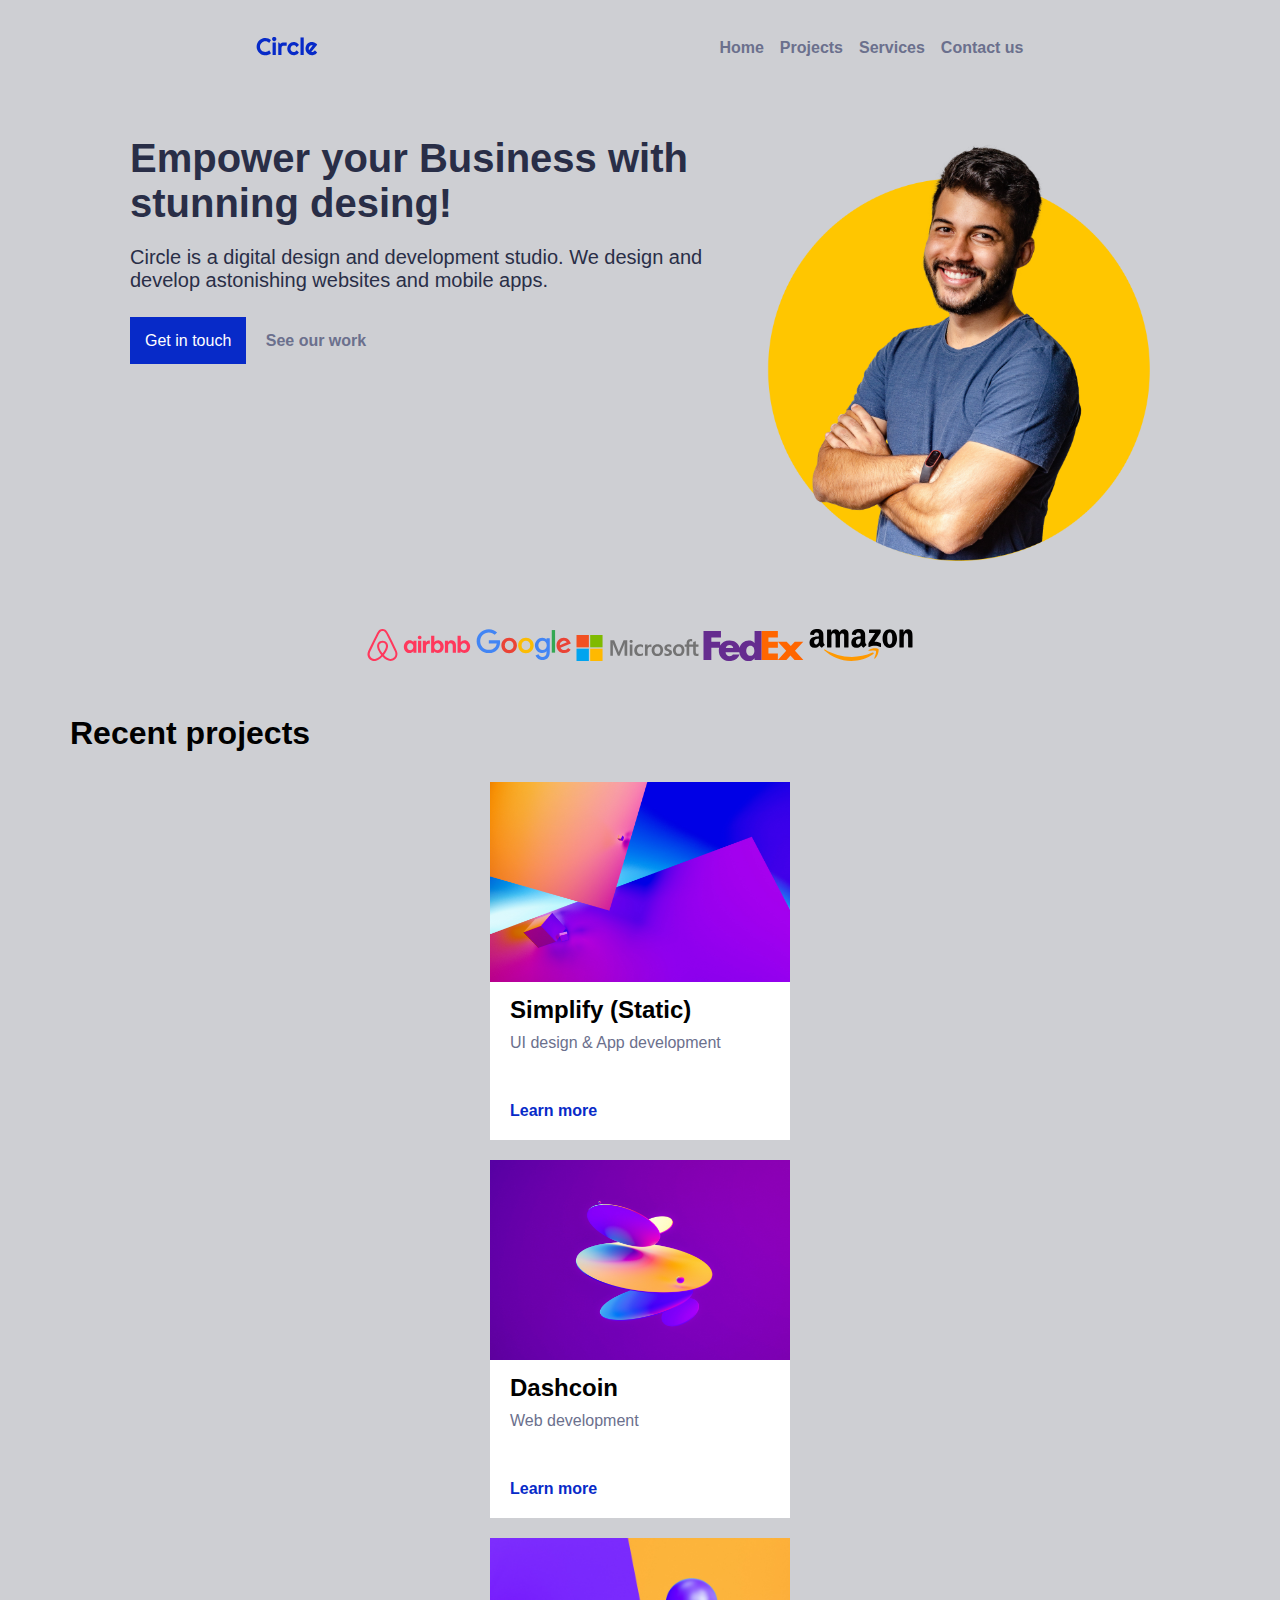
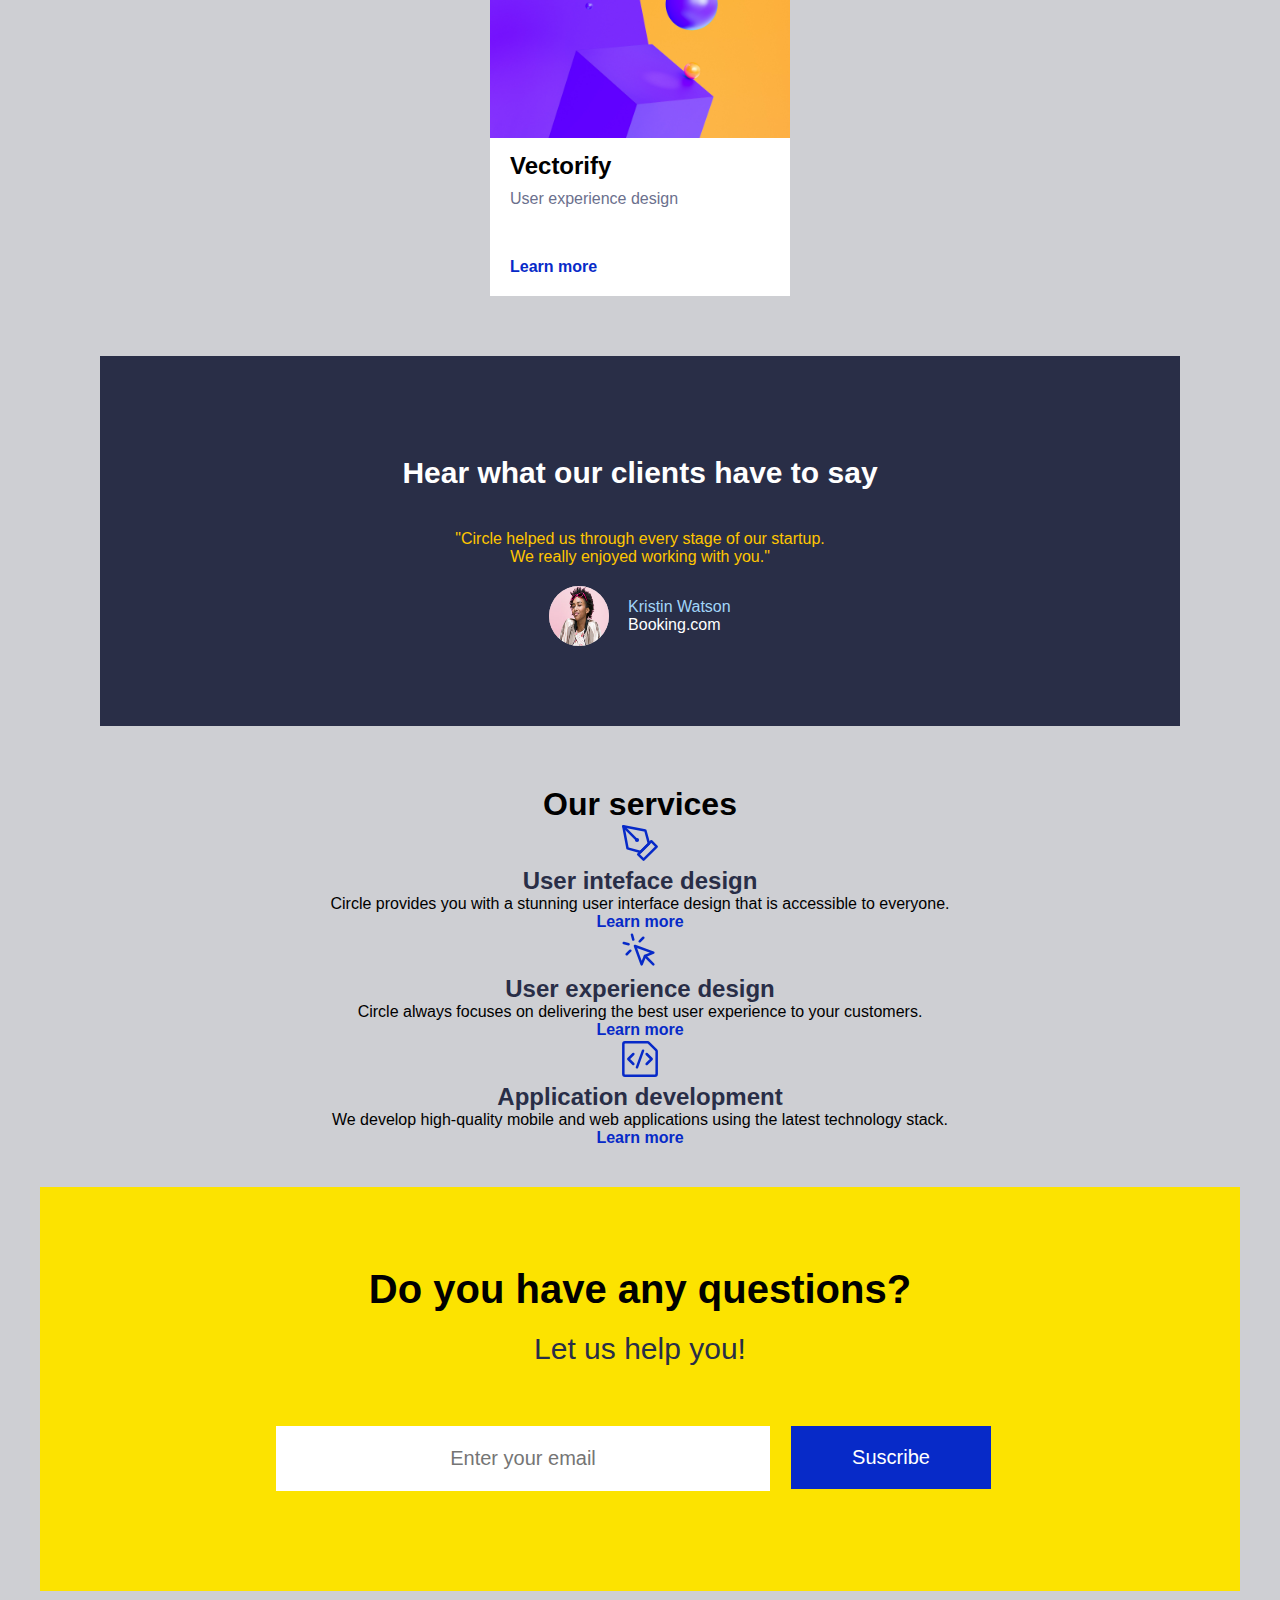
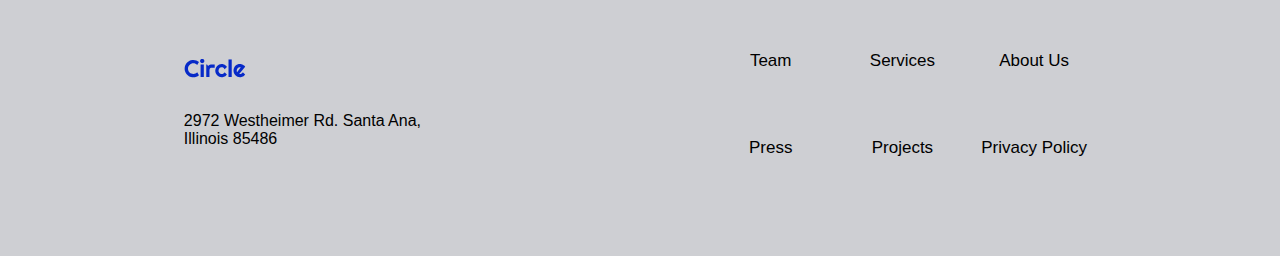
==== index.html @ a4769e9a "S9_ProyectoModulo1_010425" ====
<!DOCTYPE html>
<html lang="en">
<head>
    <meta charset="UTF-8">
    <meta name="viewport" content="width=device-width, initial-scale=1.0">
    <title>Circle</title>
    <link rel="stylesheet" type="text/css" href="./css/style.css">
    <link rel="stylesheet" href="https://cdnjs.cloudflare.com/ajax/libs/font-awesome/6.0.0-beta3/css/all.min.css">
    <link rel="stylesheet" href="/css/components/hamburguer.css">
    <link rel="stylesheet" href="/css/components/hero.css">

</head>

<body>
    <header class="header">
    <input type="checkbox" id="chkToggle" style="display: none;">
    <nav class="navbar">
        
        <a class="logo" href="/">
            <img src="../assets/logos/circle.svg" alt="Circle Logo">
          </a>

        <label class="navbar-toggle" id="js-navbar-toggle" for="chkToggle">
          <i class="fa fa-bars burger"></i>
          
        </label>
       
        
        <ul class="main-nav" >
          <li>
            <a class="nav-links menu-selected" href="/">Home</a>
          </li>
          <li>
            <a class="nav-links menu-selected" href="/#projects">Projects</a>
          </li>
          <li>
            <a class="nav-links menu-selected" href="/#services">Services</a>
          </li>
          <li><a class="btn2 capitalize" href="/pages/contact.html" id="menuBtnBurguer" style="display: inline;">Contact us</a></li>
          
        </ul>
    </nav>
        <a class="btn capitalize" href="/pages/contact.html" id="menuBtnDesktop" style="display: none;">Contact us</a>
</header>
        

  <section class="hero">
    <div class="hero-content">
        <h1 class="capitalize">Empower your Business with stunning desing!</h1>
        <h3>Circle is a digital design and development studio. We design and
            develop astonishing websites and mobile apps.</h3>
        <div class="hero-content-buttons">
            <a class="btn" href="#newsletter">Get in touch</a>
            <a href="#projects">See our work</a>
        </div>
    </div>
    <div class="hero-images">
        <img class="img-hero" src="./assets/hero/hero-image.png" alt="Hero image">
        <img class="img-card" src="./assets/hero/card-1.png" alt="Choose your credit card">
        <img class="img-card img-card-botton" src="./assets/hero/card-2.png" alt="Project has been accepted card">
    </div>

  </section>



<!-- CLIENTES -->

<section class="clients">
  <a href="https://www.airbnb.com" target="_blank">
      <img class="img-client" src="./assets/logos/airbnb-logo.svg" alt="airbnb logo">
  </a>
  <a href="https://www.google.com" target="_blank">
      <img class="img-client" src="/assets/logos/google-logo.svg" alt="Google logo">
  </a>
  <a href="https://www.microsoft.com" target="_blank">
      <img class="img-client" src="./assets/logos/microsoft-logo.svg" alt="Microsoft logo">
  </a>
  <a href="https://www.fedex.com" target="_blank">
      <img class="img-client" src="./assets/logos/fedex-logo.svg" alt="FedEx logo">
  </a>
  <a href="https://www.amazon.com" target="_blank">
      <img class="img-client" src="./assets/logos/amazon-logo.svg" alt="amazon logo">
  </a>
</section>


<!-- PROYECTOS -->

<section id="projects" class="recent-projects">
  <h2 class="capitalize">Recent projects</h2>
  <div class="projects-container">
      <article class="project-card">
          <a class='project-wrapper' href='./pages/projects1.html'>
              <img class="img-project" src="./assets/projects-section/1.jpg" alt="Project 1">
              <div class="project-inner-card">
                  <h4 class="project-title">Simplify (Static)</h4>
                  <p class="project-description capitalize">UI design & App development</p>
                  <a class='learn-more' href="pages/projects1.html">Learn more</a>
              </div>
          </a>
      </article>

      <article class="project-card">
          <a class='project-wrapper' href='./pages/projects2.html'>
            <img class="img-project" src="./assets/projects-section/2.jpg" alt="Dashcoin">
              <div class="project-inner-card">
                  <h4 class="project-title">Dashcoin</h4>
                  <p class="project-description capitalize">Web development</p>
                  <a class='learn-more' href='./pages/projects2.html'>Learn more</a>
              </div>
          </a>
      </article>

      <article class="project-card">
          <a class='project-wrapper' href='/pages/projects3.html'>
              <img class="img-project" src="./assets/projects-section/3.jpg" alt="Project 3">
              <div class="project-inner-card">
                  <h4 class="project-title">Vectorify</h4>
                  <p class="project-description capitalize">User experience design</p>
                  <a class='learn-more' href='/pages/projects?id=3'>Learn more</a>
              </div>
          </a>
      </article>
  </div>
</section>

<!-- TESTIMONIOS -->

<section class="testimonial">
    <div class="testimonial-memojis">
        <img class="testimonial-memoji1" src="./assets/testimonial/memoji-1.png" alt="Memoji 1">
        <img class="testimonial-memoji2" src="./assets/testimonial/memoji-2.png" alt="Memoji 2">
        <img class="testimonial-memoji3" src="./assets/testimonial/memoji-3.png" alt="Memoji 3">
        <img class="testimonial-memoji4" src="./assets/testimonial/memoji-4.png" alt="Memoji 4">
    </div>
    <div class="testimonial-text">
        <h3 class="capitalize">Hear what our clients have to say</h3>
        <p>
            "Circle helped us through every stage of our startup.
            <br>
            We really enjoyed working with you."
        </p>
    </div>
    <div class="testimonial-profile">
        <img class="testimonial-profile-img" src="./assets/testimonial/profile.png" alt="Kristin Watson profile image">
        <div class="testimonial-profile-info">
            <p class="name">Kristin Watson</p>
            <p class="origin">Booking.com</p>
        </div>
    </div>
</section>


<!-- SERVICIOS -->

<section id="services" class="services">
    <h2 class="capitalize">Our services</h2>
    <div class="services-container">
        <article class="services-card">
            <div class="img-services">
                <img src="./assets/services/1.svg" alt="User inteface design icon">
            </div>
            <h4 class="capitalize">User inteface design</h4>
            <p>Circle provides you with a stunning user interface design that is accessible to everyone.</p>
            <a class="learn-more" href="#">Learn more</a>
        </article>
        <article class="services-card">
            <div class="img-services">
                <img src="./assets/services/2.svg" alt="User experience design icon">
            </div>
            <h4 class="capitalize">User experience design</h4>
            <p>Circle always focuses on delivering the best user experience to your customers.</p>
            <a class="learn-more" href="#">Learn more</a>
        </article>
        <article class="services-card">
            <div class="img-services">
                <img src="./assets/services/3.svg" alt="Application development icon">
            </div>
            <h4 class="capitalize">Application development</h4>
            <p>We develop high-quality mobile and web applications using the latest technology stack.</p>
            <a class="learn-more" href="#">Learn more</a>
        </article>
    </div>
</section>


<!-- NEWSLETTER -->

<newsletter-component id="newsletter">
       
    <section class="newsletter">
<h2>Do you have any questions?</h2>
<h3>Let us help you!</h3>
<form action="">
    <input id="email" name="email" type="email" placeholder="Enter your email">
    <a class="newsletter-suscribe" href="/pages/contact">
        <input type="button" value="Suscribe">
    </a>
</form>
</section></newsletter-component>



<!-- FOOTER -->

<footer-component>

<footer class="footer">
<div class="address-info">
    <a class="address-info-logo" href="/">
        <img src="../assets/logos/circle.svg" alt="Circle Logo">
    </a>
    <p>
        2972 Westheimer Rd. Santa Ana,
        <br>
        Illinois 85486
    </p>

</div>
<ul class="sitemap">
    <li><a href="#">Team</a></li>
    <li><a href="#">Services</a></li>
    <li><a href="#">About Us</a></li>
    <li><a href="#">Press</a></li>
    <li><a href="#">Projects</a></li>
    <li><a href="#">Privacy Policy</a></li>
</ul>
</footer></footer-component>

</body>
</html>
---- css/style.css ----
:root {
    --Primary: #072ac8;
    --PrimaryLight: #a2d6f9;
    --PrimaryLighter: #d1edff;
    --SecondaryLight: #fce300;
    --SecondaryDark: #ffc600;
    --NeutralLight: #f4f6fc;
    --NeutralMedium: #6b708d;
    --NeutralDark: #292e47;
    --Wrong: #b33a3a;
    --Right: #28a428;
    --White: #fff;
    --Black: #000;
    --Background: #cecfd3;
  }
  
  html,
  body {
    text-align: center;
  }
  
  * {
    margin: 0 auto;
    padding: 0;
    background: var(--Background);
    font-family: "Roboto", sans-serif;
    max-width: 1200px;
  }



a {
  text-decoration: none;
  color: var(--NeutralMedium);
  font-weight: bold;
}

h1 {
  font-size: 40px;
  font-weight: 700;
  margin-bottom: 20px;
  color: var(--NeutralDark);
}

h2 {
  font-size: 32px;
}

h3 {
  font-size: 20px;
  color: var(--NeutralDark);
  font-weight: normal;
  margin-bottom: 40px;
}

h4 {
  font-size: 24px;
  color: var(--NeutralDark);
}


        /*HEro*/


 .hero-content {
 text-align: left;
 margin-bottom: 50px;
}
                    
.hero-content div.hero-content-buttons {
 margin: 0;
}
                    
.hero {
 margin: 60px auto;
 max-width: 85%;
 display: flex;
}
                    
.hero-content-buttons a:hover {
 color: var(--Primary);
 text-decoration: underline;
}
                    
.hero-content a.btn:hover {
color: var(--SecondaryDark);
text-decoration: none;
}
                    
.btn {
background-color: var(--Primary);	
color: var(--White);
display: inline;
margin-top: 30px;
}
                    
.btn a {
 background-color: var(--Primary);
 color: var(--White);
 padding: 15px;
 font-weight: normal;
}
                    
.hero div.hero-content-buttons a {
padding: 15px;
}
                    
.hero div.hero-content-buttons a.btn {
 font-weight: normal;
}
                    
.hero-images {
 position: relative;
}
                    
.img-hero {
 width: 600px;
 max-width: 100%;
}
                    
.img-card {
 max-width: 250px;
 position: absolute;
 top: 0%;
 left: -15%;
 background-color: rgba(0, 0, 0, 0);
 
 display: none;
}
                    
.img-card-botton {
 top: auto;
 left: auto;
 right: -15%;
 bottom: -15%;
}

.recent-projects {
  margin-top: 50px;
}

.recent-projects h2 {
  margin: 30px;
  text-align: left;
}

.project-card,
.project-card h4,
.project-card p,
.project-card a {
  background-color: var(--White);
  text-align: left;
  color: var(--Black);
}

.project-card {
  margin: 20px auto;
  padding-bottom: 10px;
  width: 80%;
  max-width: 300px;
  min-width: 150px;
}

.project-card:hover,
.services-card:hover {
  box-shadow: 10px 5px 5px var(--NeutralMedium);
}

.project-text {
  background-color: var(--White);
}

.project-card h4,
.project-card p,
.project-card a {
  margin: 10px 0;
}

.project-card h4,
.project-card p,
.project-card .learn-more {
  padding-left: 10px;
}

.project-card p {
  color: var(--NeutralMedium);
  font-weight: normal;
  margin-bottom: 50px;
}

.project-card a {
  color: var(--Primary);
}

.project-card img {
  display: inline;
  width: 100%;
  height: 200px;
}

.learn-more {
  margin-top: 50px;
  color: var(--Primary);
}

.learn-more:hover {
  cursor: pointer;
  text-decoration: underline;
}

.project-inner-card {
  background-color: var(--White);
  margin: 10px;
}




                              /*---  PROJECTS SECTION --- */



.project-card p {
    color: var(--NeutralMedium);
    font-weight: normal;
    margin-bottom: 50px;
}

.project-card a {
    color: var(--Primary);
}

.project-card img {
    display: inline;
    width: 100%;
    height: 200px;
}

.learn-more {
    margin-top: 50px;
    color: var(--Primary);
}

.learn-more:hover {
    cursor: pointer;
    text-decoration: underline;
}

.project-inner-card {
    background-color: var(--White);
    margin: 10px;
}



 
                              /* --- TESTIMONIAL  --- */

.testimonial {
  background-color: var(--NeutralDark);
  background-image: url("../assets/testimonial-section/orbit.png");
  background-size: cover;
  background-repeat: no-repeat;
  position: relative;
  padding: 80px 0;
  margin: 5%;
  text-align: center;
}

.testimonial-memojis {
  background-color: rgba(0, 0, 0, 0);
  display: none;
}

.testimonial-memojis img {
  max-width: 75px;
  background-color: rgba(0, 0, 0, 0);
  position: absolute;
}

.testimonial-memoji1 {
  top: 5%;
  left: 5%;
  right: auto;
  bottom: auto;
}

.testimonial-memoji2 {
  top: 5%;
  left: auto;
  right: 5%;
  bottom: auto;
}

.testimonial-memoji3 {
  top: auto;
  left: 5%;
  right: auto;
  bottom: 5%;
}

.testimonial-memoji4 {
  top: auto;
  left: auto;
  right: 5%;
  bottom: 5%;
}

.testimonial-text {
  background-color: var(--NeutralDark);
  padding: 20px;
}

.testimonial-text h3 {
  color: var(--White);
  background-color: var(--NeutralDark);
  font-weight: bold;
  font-size: 30px;
}

.testimonial-text p {
  background-color: var(--NeutralDark);
  color: var(--SecondaryDark);
  font-size: 16px;
}

.testimonial-profile {
  background-color: var(--NeutralDark);
  display: flex;
  align-items: center;
  max-width: 200px;
}

.testimonial-profile-info,
.testimonial-profile-info p.name,
.testimonial-profile-info p.origin {
  background-color: var(--NeutralDark);
  text-align: left;
}

.testimonial-profile-info p.name {
  color: var(--PrimaryLight);
}

.testimonial-profile-info p.origin {
  color: var(--White);
}

.testimonial-profile-img {
  width: 60px;
  height: 60px;
  border-radius: 50%;
}


          /* NEWLETTER   */

.newsletter {
  padding: 40px 20px;
  margin: 5%;
}

.newsletter h2 {
  margin-bottom: 20px;
}

.newsletter,
.newsletter h2,
.newsletter h3,
.newsletter form {
  background-color: var(--SecondaryLight);
}

.newsletter form {
  width: 70%;
}

.newsletter input {
  background-color: var(--White);
  border: none;
  padding: 20px;
  font-size: 18px;
  display: block;
  margin: 20px auto;
}

.newsletter input[type="email"] {
  background-image: url("../assets/newsletter/icon/mail.svg");
  background-repeat: no-repeat;
  background-position: 5%;
  border: 1px solid var(--White);
  text-align: center;
  width: 90%;
}

.newsletter input[type="email"]:hover {
  border: 1px solid var(--Black);
}

.newsletter input[type="button"] {
  background-color: var(--Primary);
  color: var(--White);
}

.newsletter input[type="button"]:hover {
  cursor: pointer;
  color: var(--SecondaryDark);
}

/* --- TABLET ADJUSTMENTS --- */

@media (min-width: 768px) {
  .newsletter {
      margin: 40px auto;
      padding: 80px;
      -top: 40px;
  }

  .newsletter form {
      display: grid;
      gap: 55px;
      grid-template-columns: 2fr 1fr;
  }

  .newsletter h2 {
      font-size: 40px;
  }

  .newsletter h3 {
      font-size: 30px;
  }

  .newsletter input {
      font-size: 20px;
  }

  .newsletter input[type="email"] {
      width: 100%;
  }

  .newsletter-suscribe {
      background-color: var(--SecondaryLight);
  }

  .newsletter-suscribe,
  .newsletter input[type="button"] {
      width: 160px;
  }
}

/* --- DESKTOP ADJUSTMENTS --- */

@media (min-width: 992px) {
  .newsletter form {
      gap: 50px;
  }

  .newsletter-suscribe,
  .newsletter input[type="button"] {
      width: 200px;
  }
}



/*FOOTER*/

/* --- SMARTPHONE --- */

.footer {
    margin-bottom: 50px;
}

.footer p,
.footer a {
    color: var(--neutralMedium);
    font-weight: normal;
}

.address-info p {
    margin: 20px 0;
}

.sitemap {
    display: grid;
    grid-template-columns: repeat(3, 1fr);
    font-size: 17px;
    list-style: none;
}

.sitemap li {
    margin: 20px 0;
}

.sitemap a:hover {
    color: var(--Primary);
    text-decoration: underline;
}

.address-info-logo {
    text-align: left;
}

/* --- TABLET  --- */

@media (min-width: 768px) {
    .footer {
        display: flex;
        align-items: center;
        justify-content: space-between;
        height: 100%;
    }

    .footer .logo {
        margin-bottom: 20px;
    }

    .footer p {
        text-align: left;
    }

    .address-info p {
        margin: 30px 0;
    }

    .address-info {
        text-align: left;
    }

    .sitemap {
        display: flex;
        flex-wrap: wrap;
        justify-content: space-between;
    }

    .sitemap li {
        flex: 0 32%;
        height: 60px;
        margin-bottom: 2%;
        /* (100-32*3)/2 */
    }
}
---- css/components/hamburguer.css ----
.navbar {
    display: flex;
    align-items: center;
    justify-content: space-between;
    flex-wrap: wrap;
    padding: 1rem;
    margin: 20px 0px 0px;
  }
  /* Oculta la hamburguesa en desktop */
  .navbar-toggle {
    display: none;
  }
  /* Menu list */
  .main-nav {
    display: flex;
    gap: 1rem;
    list-style: none;
  }
  


  /* Responsive */
  @media (max-width: 768px) {
    .navbar-toggle {
      display: block;
      cursor: pointer;
    }
    .main-nav {
      display: none;
      flex-direction: column;
      width: 100%;
      margin-top: 1rem;
    }
    #chkToggle:checked ~ nav .main-nav {
      display: flex;
    }
    #menuBtnDesktop {
      display: block; /* optional: hide contact btn on mobile, or handle separately */
    

    }
    .Btn2 {
      display: none;
    }
  }
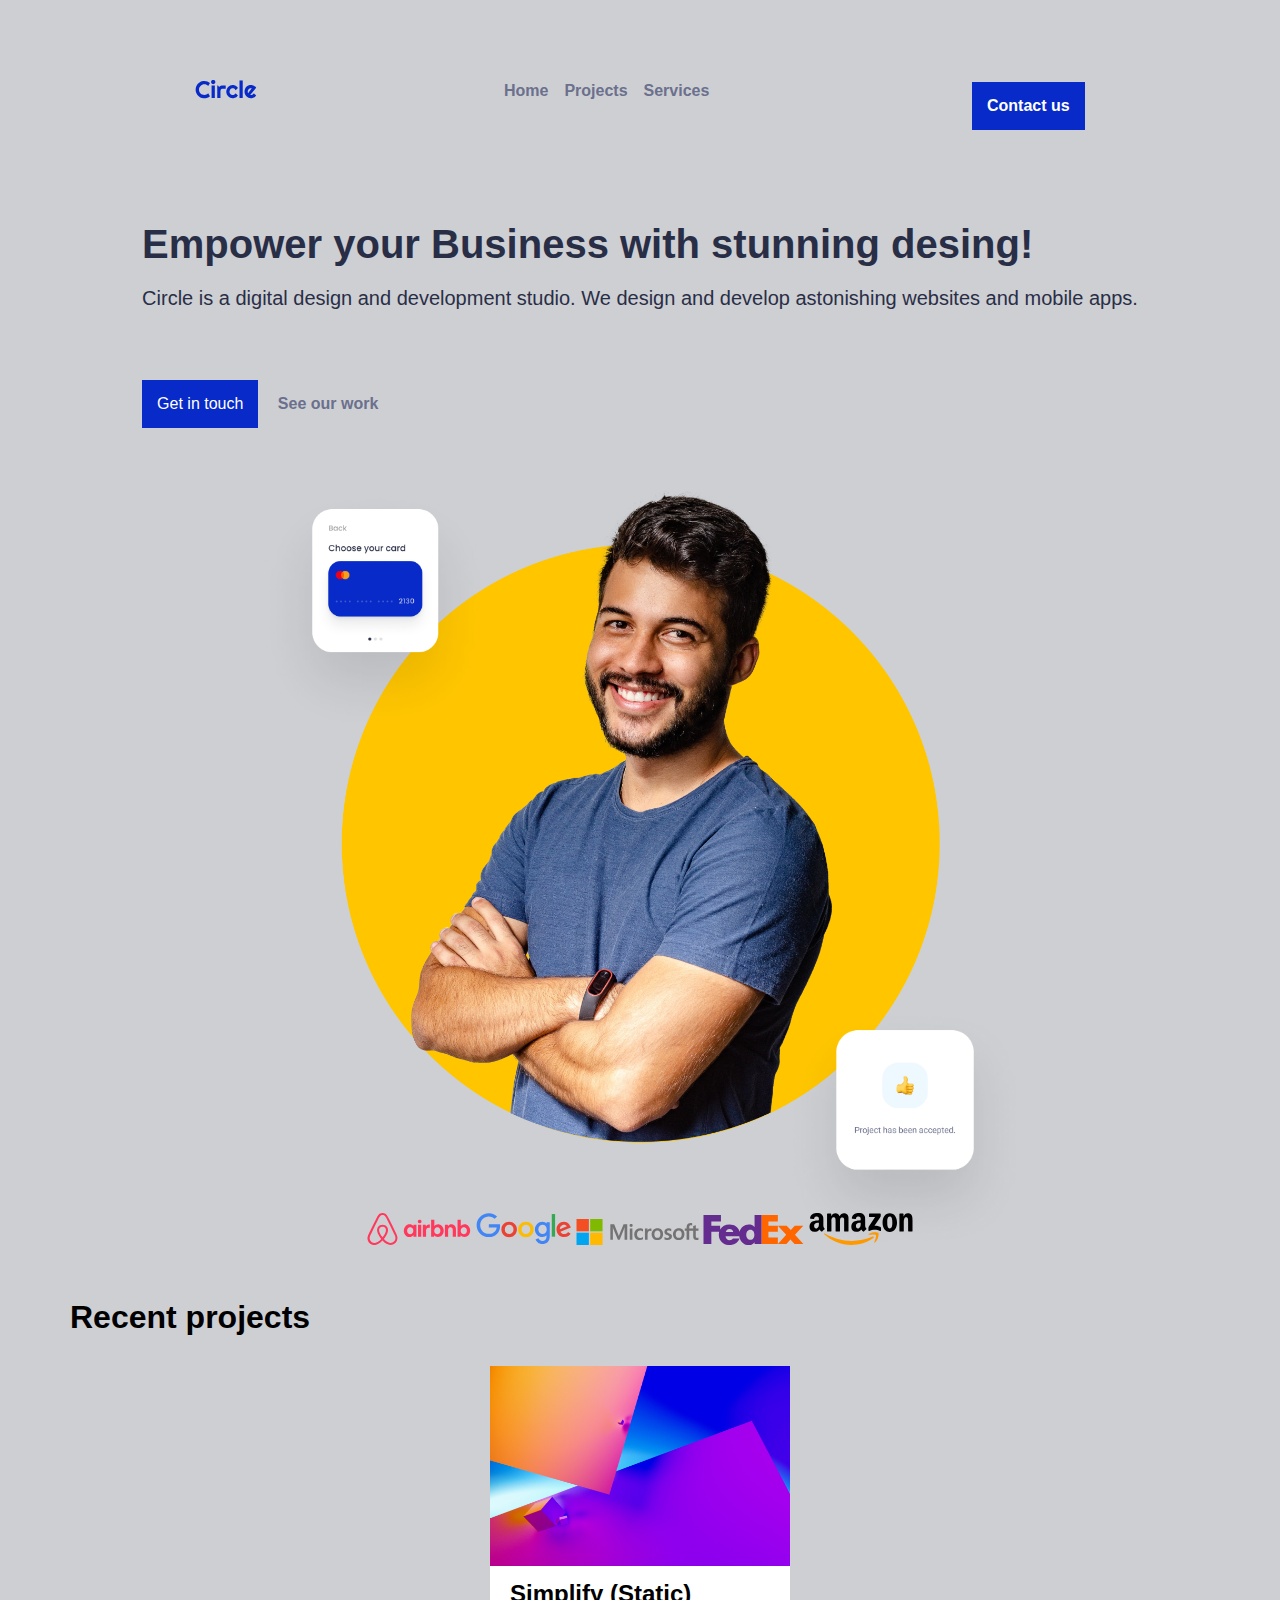
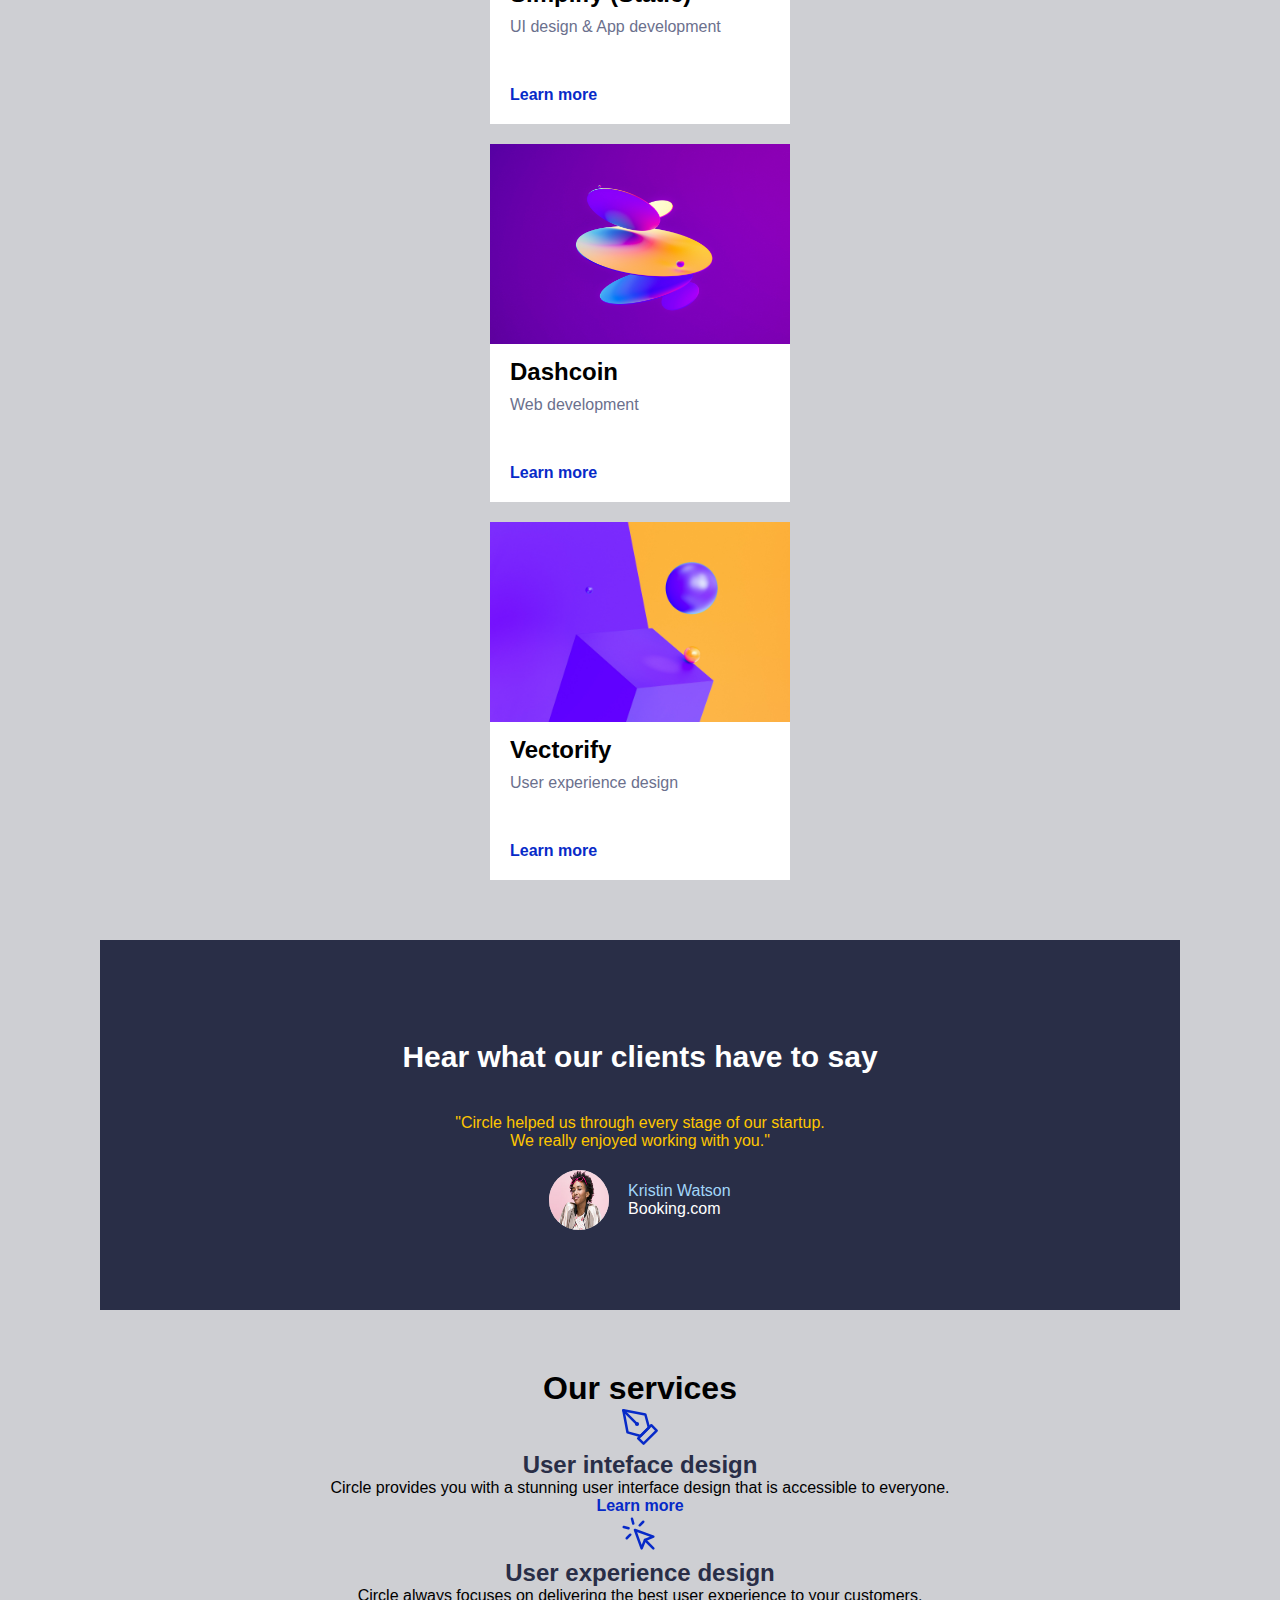
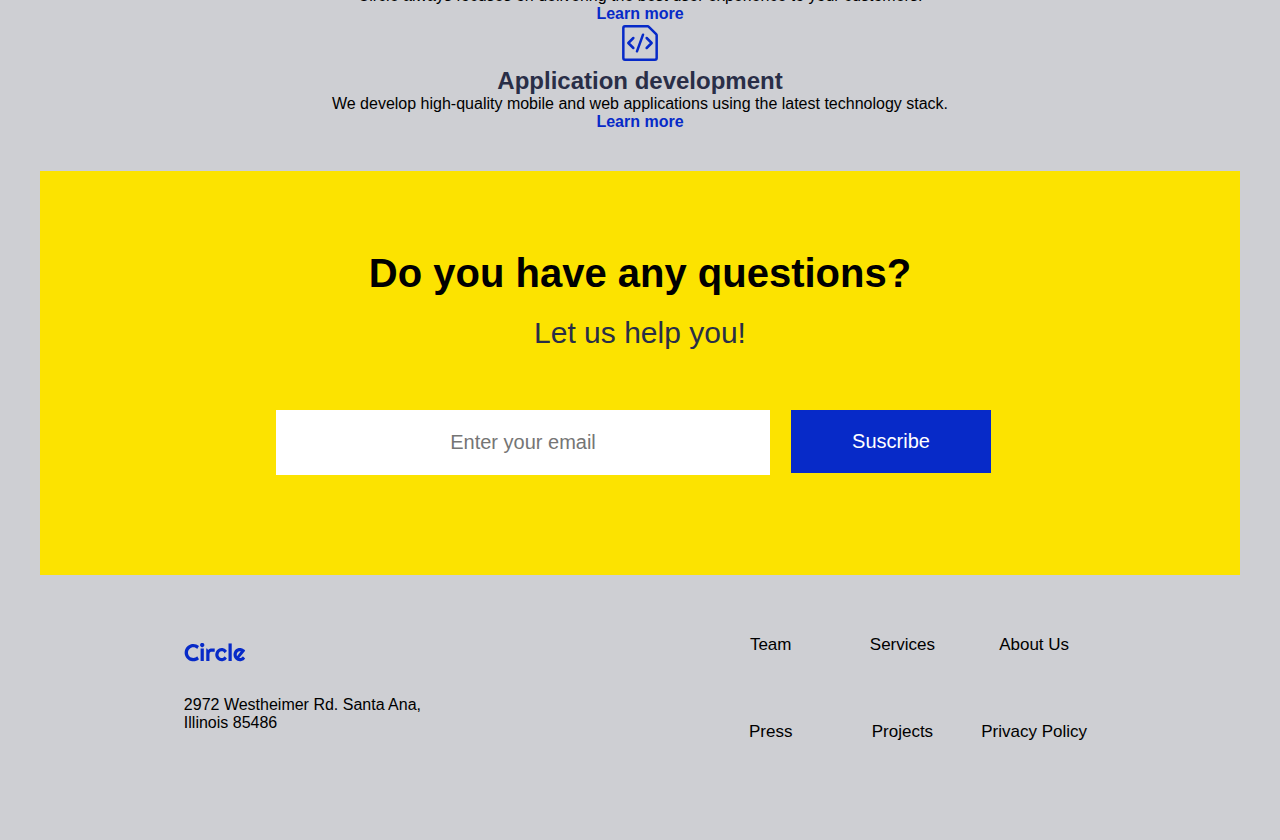
==== commit b50f9d34: "hero y header correguido" ====
--- a/index.html
+++ b/index.html
@@ -1,28 +1,31 @@
 <!DOCTYPE html>
 <html lang="en">
-<head>
-    <meta charset="UTF-8">
-    <meta name="viewport" content="width=device-width, initial-scale=1.0">
+  <head>
+    <meta charset="UTF-8" />
+    <meta name="viewport" content="width=device-width, initial-scale=1.0" />
     <title>Circle</title>
-    <link rel="stylesheet" type="text/css" href="./css/style.css">
-    <link rel="stylesheet" href="https://cdnjs.cloudflare.com/ajax/libs/font-awesome/6.0.0-beta3/css/all.min.css">
-    <link rel="stylesheet" href="/css/components/hamburguer.css">
-    <link rel="stylesheet" href="/css/components/hero.css">
-
-</head>
-
-<body>
+    <link rel="stylesheet" type="text/css" href="./css/style.css" />
+    <link
+      rel="stylesheet"
+      href="https://cdnjs.cloudflare.com/ajax/libs/font-awesome/6.0.0-beta3/css/all.min.css"
+    />
+    <link rel="stylesheet" href="/css/components/hamburguer.css" />
+    <link rel="stylesheet" href="/css/components/hero.css" />
+  </head>
+
+  <body>
+    <!-- HEADER -->
+
     <header class="header">
-    <input type="checkbox" id="chkToggle" style="display: none;">
-    <nav class="navbar">
-        
+      <input type="checkbox" id="chkToggle" style="display: none" />
+      <nav class="navbar">
         <a class="logo" href="/">
-            <img src="../assets/logos/circle.svg" alt="Circle Logo">
-          </a>
+          <img src="../assets/logos/circle.svg" alt="Circle Logo" />
+        </a>
 
         <label class="navbar-toggle" id="js-navbar-toggle" for="chkToggle">
           <i class="fa fa-bars burger"></i>
-          
+
         </label>
        
         
@@ -36,197 +39,292 @@
           <li>
             <a class="nav-links menu-selected" href="/#services">Services</a>
           </li>
-          <li><a class="btn2 capitalize" href="/pages/contact.html" id="menuBtnBurguer" style="display: inline;">Contact us</a></li>
-          
+          <li>
+            <a
+              class="btn capitalize"
+              href="/pages/contact.html"
+              id="menuBtnBurguer"
+              style="display: inline"
+              >Contact us</a
+            >
+          </li>
         </ul>
-    </nav>
-        <a class="btn capitalize" href="/pages/contact.html" id="menuBtnDesktop" style="display: none;">Contact us</a>
-</header>
-        
-
-  <section class="hero">
-    <div class="hero-content">
+
+        <a
+          class="btn capitalize"
+          href="/pages/contact.html"
+          id="menuBtnDesktop"
+          style="display: none"
+          >Contact us</a
+        >
+      </nav>
+    </header>
+
+    <section class="hero">
+      <div class="hero-content">
         <h1 class="capitalize">Empower your Business with stunning desing!</h1>
-        <h3>Circle is a digital design and development studio. We design and
-            develop astonishing websites and mobile apps.</h3>
+        <h3>
+          Circle is a digital design and development studio. We design and
+          develop astonishing websites and mobile apps.
+        </h3>
         <div class="hero-content-buttons">
-            <a class="btn" href="#newsletter">Get in touch</a>
-            <a href="#projects">See our work</a>
+          <a class="btn" href="#newsletter">Get in touch</a>
+          <a href="#projects">See our work</a>
         </div>
-    </div>
-    <div class="hero-images">
-        <img class="img-hero" src="./assets/hero/hero-image.png" alt="Hero image">
-        <img class="img-card" src="./assets/hero/card-1.png" alt="Choose your credit card">
-        <img class="img-card img-card-botton" src="./assets/hero/card-2.png" alt="Project has been accepted card">
-    </div>
-
-  </section>
-
-
-
-<!-- CLIENTES -->
-
-<section class="clients">
-  <a href="https://www.airbnb.com" target="_blank">
-      <img class="img-client" src="./assets/logos/airbnb-logo.svg" alt="airbnb logo">
-  </a>
-  <a href="https://www.google.com" target="_blank">
-      <img class="img-client" src="/assets/logos/google-logo.svg" alt="Google logo">
-  </a>
-  <a href="https://www.microsoft.com" target="_blank">
-      <img class="img-client" src="./assets/logos/microsoft-logo.svg" alt="Microsoft logo">
-  </a>
-  <a href="https://www.fedex.com" target="_blank">
-      <img class="img-client" src="./assets/logos/fedex-logo.svg" alt="FedEx logo">
-  </a>
-  <a href="https://www.amazon.com" target="_blank">
-      <img class="img-client" src="./assets/logos/amazon-logo.svg" alt="amazon logo">
-  </a>
-</section>
-
-
-<!-- PROYECTOS -->
-
-<section id="projects" class="recent-projects">
-  <h2 class="capitalize">Recent projects</h2>
-  <div class="projects-container">
-      <article class="project-card">
-          <a class='project-wrapper' href='./pages/projects1.html'>
-              <img class="img-project" src="./assets/projects-section/1.jpg" alt="Project 1">
-              <div class="project-inner-card">
-                  <h4 class="project-title">Simplify (Static)</h4>
-                  <p class="project-description capitalize">UI design & App development</p>
-                  <a class='learn-more' href="pages/projects1.html">Learn more</a>
-              </div>
-          </a>
-      </article>
-
-      <article class="project-card">
-          <a class='project-wrapper' href='./pages/projects2.html'>
-            <img class="img-project" src="./assets/projects-section/2.jpg" alt="Dashcoin">
-              <div class="project-inner-card">
-                  <h4 class="project-title">Dashcoin</h4>
-                  <p class="project-description capitalize">Web development</p>
-                  <a class='learn-more' href='./pages/projects2.html'>Learn more</a>
-              </div>
-          </a>
-      </article>
-
-      <article class="project-card">
-          <a class='project-wrapper' href='/pages/projects3.html'>
-              <img class="img-project" src="./assets/projects-section/3.jpg" alt="Project 3">
-              <div class="project-inner-card">
-                  <h4 class="project-title">Vectorify</h4>
-                  <p class="project-description capitalize">User experience design</p>
-                  <a class='learn-more' href='/pages/projects?id=3'>Learn more</a>
-              </div>
-          </a>
-      </article>
-  </div>
-</section>
-
-<!-- TESTIMONIOS -->
-
-<section class="testimonial">
-    <div class="testimonial-memojis">
-        <img class="testimonial-memoji1" src="./assets/testimonial/memoji-1.png" alt="Memoji 1">
-        <img class="testimonial-memoji2" src="./assets/testimonial/memoji-2.png" alt="Memoji 2">
-        <img class="testimonial-memoji3" src="./assets/testimonial/memoji-3.png" alt="Memoji 3">
-        <img class="testimonial-memoji4" src="./assets/testimonial/memoji-4.png" alt="Memoji 4">
-    </div>
-    <div class="testimonial-text">
+      </div>
+      <div class="hero-images">
+        <img
+          class="img-hero"
+          src="./assets/hero/hero-image.png"
+          alt="Hero image"
+        />
+        <img
+          class="img-card"
+          src="./assets/hero/card-1.png"
+          alt="Choose your credit card"
+        />
+        <img
+          class="img-card img-card-botton"
+          src="./assets/hero/card-2.png"
+          alt="Project has been accepted card"
+        />
+      </div>
+    </section>
+
+    <!-- CLIENTES -->
+
+    <section class="clients">
+      <a href="https://www.airbnb.com" target="_blank">
+        <img
+          class="img-client"
+          src="./assets/logos/airbnb-logo.svg"
+          alt="airbnb logo"
+        />
+      </a>
+      <a href="https://www.google.com" target="_blank">
+        <img
+          class="img-client"
+          src="/assets/logos/google-logo.svg"
+          alt="Google logo"
+        />
+      </a>
+      <a href="https://www.microsoft.com" target="_blank">
+        <img
+          class="img-client"
+          src="./assets/logos/microsoft-logo.svg"
+          alt="Microsoft logo"
+        />
+      </a>
+      <a href="https://www.fedex.com" target="_blank">
+        <img
+          class="img-client"
+          src="./assets/logos/fedex-logo.svg"
+          alt="FedEx logo"
+        />
+      </a>
+      <a href="https://www.amazon.com" target="_blank">
+        <img
+          class="img-client"
+          src="./assets/logos/amazon-logo.svg"
+          alt="amazon logo"
+        />
+      </a>
+    </section>
+
+    <!-- PROYECTOS -->
+
+    <section id="projects" class="recent-projects">
+      <h2 class="capitalize">Recent projects</h2>
+      <div class="projects-container">
+        <article class="project-card">
+          <a class="project-wrapper" href="./pages/projects1.html">
+            <img
+              class="img-project"
+              src="./assets/projects-section/1.jpg"
+              alt="Project 1"
+            />
+            <div class="project-inner-card">
+              <h4 class="project-title">Simplify (Static)</h4>
+              <p class="project-description capitalize">
+                UI design & App development
+              </p>
+              <a class="learn-more" href="pages/projects1.html">Learn more</a>
+            </div>
+          </a>
+        </article>
+
+        <article class="project-card">
+          <a class="project-wrapper" href="./pages/projects2.html">
+            <img
+              class="img-project"
+              src="./assets/projects-section/2.jpg"
+              alt="Dashcoin"
+            />
+            <div class="project-inner-card">
+              <h4 class="project-title">Dashcoin</h4>
+              <p class="project-description capitalize">Web development</p>
+              <a class="learn-more" href="./pages/projects2.html">Learn more</a>
+            </div>
+          </a>
+        </article>
+
+        <article class="project-card">
+          <a class="project-wrapper" href="/pages/projects3.html">
+            <img
+              class="img-project"
+              src="./assets/projects-section/3.jpg"
+              alt="Project 3"
+            />
+            <div class="project-inner-card">
+              <h4 class="project-title">Vectorify</h4>
+              <p class="project-description capitalize">
+                User experience design
+              </p>
+              <a class="learn-more" href="/pages/projects?id=3">Learn more</a>
+            </div>
+          </a>
+        </article>
+      </div>
+    </section>
+
+    <!-- TESTIMONIOS -->
+
+    <section class="testimonial">
+      <div class="testimonial-memojis">
+        <img
+          class="testimonial-memoji1"
+          src="./assets/testimonial/memoji-1.png"
+          alt="Memoji 1"
+        />
+        <img
+          class="testimonial-memoji2"
+          src="./assets/testimonial/memoji-2.png"
+          alt="Memoji 2"
+        />
+        <img
+          class="testimonial-memoji3"
+          src="./assets/testimonial/memoji-3.png"
+          alt="Memoji 3"
+        />
+        <img
+          class="testimonial-memoji4"
+          src="./assets/testimonial/memoji-4.png"
+          alt="Memoji 4"
+        />
+      </div>
+      <div class="testimonial-text">
         <h3 class="capitalize">Hear what our clients have to say</h3>
         <p>
-            "Circle helped us through every stage of our startup.
-            <br>
-            We really enjoyed working with you."
+          "Circle helped us through every stage of our startup.
+          <br />
+          We really enjoyed working with you."
         </p>
-    </div>
-    <div class="testimonial-profile">
-        <img class="testimonial-profile-img" src="./assets/testimonial/profile.png" alt="Kristin Watson profile image">
+      </div>
+      <div class="testimonial-profile">
+        <img
+          class="testimonial-profile-img"
+          src="./assets/testimonial/profile.png"
+          alt="Kristin Watson profile image"
+        />
         <div class="testimonial-profile-info">
-            <p class="name">Kristin Watson</p>
-            <p class="origin">Booking.com</p>
+          <p class="name">Kristin Watson</p>
+          <p class="origin">Booking.com</p>
         </div>
-    </div>
-</section>
-
-
-<!-- SERVICIOS -->
-
-<section id="services" class="services">
-    <h2 class="capitalize">Our services</h2>
-    <div class="services-container">
+      </div>
+    </section>
+
+    <!-- SERVICIOS -->
+
+    <section id="services" class="services">
+      <h2 class="capitalize">Our services</h2>
+      <div class="services-container">
         <article class="services-card">
-            <div class="img-services">
-                <img src="./assets/services/1.svg" alt="User inteface design icon">
-            </div>
-            <h4 class="capitalize">User inteface design</h4>
-            <p>Circle provides you with a stunning user interface design that is accessible to everyone.</p>
-            <a class="learn-more" href="#">Learn more</a>
+          <div class="img-services">
+            <img
+              src="./assets/services/1.svg"
+              alt="User inteface design icon"
+            />
+          </div>
+          <h4 class="capitalize">User inteface design</h4>
+          <p>
+            Circle provides you with a stunning user interface design that is
+            accessible to everyone.
+          </p>
+          <a class="learn-more" href="#">Learn more</a>
         </article>
         <article class="services-card">
-            <div class="img-services">
-                <img src="./assets/services/2.svg" alt="User experience design icon">
-            </div>
-            <h4 class="capitalize">User experience design</h4>
-            <p>Circle always focuses on delivering the best user experience to your customers.</p>
-            <a class="learn-more" href="#">Learn more</a>
+          <div class="img-services">
+            <img
+              src="./assets/services/2.svg"
+              alt="User experience design icon"
+            />
+          </div>
+          <h4 class="capitalize">User experience design</h4>
+          <p>
+            Circle always focuses on delivering the best user experience to your
+            customers.
+          </p>
+          <a class="learn-more" href="#">Learn more</a>
         </article>
         <article class="services-card">
-            <div class="img-services">
-                <img src="./assets/services/3.svg" alt="Application development icon">
-            </div>
-            <h4 class="capitalize">Application development</h4>
-            <p>We develop high-quality mobile and web applications using the latest technology stack.</p>
-            <a class="learn-more" href="#">Learn more</a>
-        </article>
-    </div>
-</section>
-
-
-<!-- NEWSLETTER -->
-
-<newsletter-component id="newsletter">
-       
-    <section class="newsletter">
-<h2>Do you have any questions?</h2>
-<h3>Let us help you!</h3>
-<form action="">
-    <input id="email" name="email" type="email" placeholder="Enter your email">
-    <a class="newsletter-suscribe" href="/pages/contact">
-        <input type="button" value="Suscribe">
-    </a>
-</form>
-</section></newsletter-component>
-
-
-
-<!-- FOOTER -->
-
-<footer-component>
-
-<footer class="footer">
-<div class="address-info">
-    <a class="address-info-logo" href="/">
-        <img src="../assets/logos/circle.svg" alt="Circle Logo">
-    </a>
-    <p>
-        2972 Westheimer Rd. Santa Ana,
-        <br>
-        Illinois 85486
-    </p>
-
-</div>
-<ul class="sitemap">
-    <li><a href="#">Team</a></li>
-    <li><a href="#">Services</a></li>
-    <li><a href="#">About Us</a></li>
-    <li><a href="#">Press</a></li>
-    <li><a href="#">Projects</a></li>
-    <li><a href="#">Privacy Policy</a></li>
-</ul>
-</footer></footer-component>
-
-</body>
-</html>+          <div class="img-services">
+            <img
+              src="./assets/services/3.svg"
+              alt="Application development icon"
+            />
+          </div>
+          <h4 class="capitalize">Application development</h4>
+          <p>
+            We develop high-quality mobile and web applications using the latest
+            technology stack.
+          </p>
+          <a class="learn-more" href="#">Learn more</a>
+        </article>
+      </div>
+    </section>
+
+    <!-- NEWSLETTER -->
+
+    <newsletter-component id="newsletter">
+      <section class="newsletter">
+        <h2>Do you have any questions?</h2>
+        <h3>Let us help you!</h3>
+        <form action="">
+          <input
+            id="email"
+            name="email"
+            type="email"
+            placeholder="Enter your email"
+          />
+          <a class="newsletter-suscribe" href="/pages/contact">
+            <input type="button" value="Suscribe" />
+          </a>
+        </form></section
+    ></newsletter-component>
+
+    <!-- FOOTER -->
+
+    <footer-component>
+      <footer class="footer">
+        <div class="address-info">
+          <a class="address-info-logo" href="/">
+            <img src="../assets/logos/circle.svg" alt="Circle Logo" />
+          </a>
+          <p>
+            2972 Westheimer Rd. Santa Ana,
+            <br />
+            Illinois 85486
+          </p>
+        </div>
+        <ul class="sitemap">
+          <li><a href="#">Team</a></li>
+          <li><a href="#">Services</a></li>
+          <li><a href="#">About Us</a></li>
+          <li><a href="#">Press</a></li>
+          <li><a href="#">Projects</a></li>
+          <li><a href="#">Privacy Policy</a></li>
+        </ul>
+      </footer></footer-component
+    >
+  </body>
+</html>
--- a/css/style.css
+++ b/css/style.css
@@ -59,163 +59,6 @@
 }
 
 
-        /*HEro*/
-
-
- .hero-content {
- text-align: left;
- margin-bottom: 50px;
-}
-                    
-.hero-content div.hero-content-buttons {
- margin: 0;
-}
-                    
-.hero {
- margin: 60px auto;
- max-width: 85%;
- display: flex;
-}
-                    
-.hero-content-buttons a:hover {
- color: var(--Primary);
- text-decoration: underline;
-}
-                    
-.hero-content a.btn:hover {
-color: var(--SecondaryDark);
-text-decoration: none;
-}
-                    
-.btn {
-background-color: var(--Primary);	
-color: var(--White);
-display: inline;
-margin-top: 30px;
-}
-                    
-.btn a {
- background-color: var(--Primary);
- color: var(--White);
- padding: 15px;
- font-weight: normal;
-}
-                    
-.hero div.hero-content-buttons a {
-padding: 15px;
-}
-                    
-.hero div.hero-content-buttons a.btn {
- font-weight: normal;
-}
-                    
-.hero-images {
- position: relative;
-}
-                    
-.img-hero {
- width: 600px;
- max-width: 100%;
-}
-                    
-.img-card {
- max-width: 250px;
- position: absolute;
- top: 0%;
- left: -15%;
- background-color: rgba(0, 0, 0, 0);
- 
- display: none;
-}
-                    
-.img-card-botton {
- top: auto;
- left: auto;
- right: -15%;
- bottom: -15%;
-}
-
-.recent-projects {
-  margin-top: 50px;
-}
-
-.recent-projects h2 {
-  margin: 30px;
-  text-align: left;
-}
-
-.project-card,
-.project-card h4,
-.project-card p,
-.project-card a {
-  background-color: var(--White);
-  text-align: left;
-  color: var(--Black);
-}
-
-.project-card {
-  margin: 20px auto;
-  padding-bottom: 10px;
-  width: 80%;
-  max-width: 300px;
-  min-width: 150px;
-}
-
-.project-card:hover,
-.services-card:hover {
-  box-shadow: 10px 5px 5px var(--NeutralMedium);
-}
-
-.project-text {
-  background-color: var(--White);
-}
-
-.project-card h4,
-.project-card p,
-.project-card a {
-  margin: 10px 0;
-}
-
-.project-card h4,
-.project-card p,
-.project-card .learn-more {
-  padding-left: 10px;
-}
-
-.project-card p {
-  color: var(--NeutralMedium);
-  font-weight: normal;
-  margin-bottom: 50px;
-}
-
-.project-card a {
-  color: var(--Primary);
-}
-
-.project-card img {
-  display: inline;
-  width: 100%;
-  height: 200px;
-}
-
-.learn-more {
-  margin-top: 50px;
-  color: var(--Primary);
-}
-
-.learn-more:hover {
-  cursor: pointer;
-  text-decoration: underline;
-}
-
-.project-inner-card {
-  background-color: var(--White);
-  margin: 10px;
-}
-
-
-
-
                               /*---  PROJECTS SECTION --- */
 
 
--- a/css/components/hamburguer.css
+++ b/css/components/hamburguer.css
@@ -1,48 +1,84 @@
+/* Estilos base */
+.header {
+  padding: 1rem;
+}
+
+.nav {
+  display: flex;
+  align-items: center;
+  justify-content: space-between;
+  align-content: center;
+  text-align: center;
+}
 
 .navbar {
+  display: flex;
+  align-items: center;
+  justify-content: space-between;
+  flex-wrap: wrap;
+  padding: 1rem;
+  margin: 20px 0px 0px;
+}
+
+/* Oculta la hamburguesa en escritorio */
+.navbar-toggle {
+  display: none;
+  cursor: pointer;
+}
+
+/* Menu list */
+.main-nav {
+  display: flex;
+  gap: 1rem;
+  list-style: none;
+}
+
+/* Botón de contacto en desktop */
+#menuBtnDesktop {
+  display: inline-block; /* Se muestra en escritorio */
+}
+
+/* Botón de contacto en menú hamburguesa */
+#menuBtnBurguer {
+  display: none; /* Oculto en desktop */
+}
+
+/* Responsive */
+@media (max-width: 768px) {
+  /* Mostrar el icono de hamburguesa */
+  .navbar-toggle {
+    display: block;
+  }
+
+  /* Ocultar el menú normal */
+  .main-nav {
+    display: none;
+    flex-direction: column;
+    width: 100%;
+    margin-top: 1rem;
+  }
+
+  /* Mostrar el menú cuando el checkbox está marcado */
+  #chkToggle:checked ~ .navbar .main-nav {
     display: flex;
-    align-items: center;
-    justify-content: space-between;
-    flex-wrap: wrap;
-    padding: 1rem;
-    margin: 20px 0px 0px;
   }
-  /* Oculta la hamburguesa en desktop */
-  .navbar-toggle {
+
+  /* Ocultar botón de contacto en desktop en mobile */
+  #menuBtnDesktop {
     display: none;
   }
-  /* Menu list */
-  .main-nav {
-    display: flex;
-    gap: 1rem;
-    list-style: none;
+
+  /* Mostrar botón de contacto dentro del menú hamburguesa */
+  #menuBtnBurguer {
+    display: inline-block;
   }
-  
-
-
-  /* Responsive */
-  @media (max-width: 768px) {
-    .navbar-toggle {
-      display: block;
-      cursor: pointer;
-    }
-    .main-nav {
-      display: none;
-      flex-direction: column;
-      width: 100%;
-      margin-top: 1rem;
-    }
-    #chkToggle:checked ~ nav .main-nav {
-      display: flex;
-    }
-    #menuBtnDesktop {
-      display: block; /* optional: hide contact btn on mobile, or handle separately */
-    
-
-    }
-    .Btn2 {
-      display: none;
-    }
+}
+/* Asegurar que btn se muestre en Desktop */
+@media (min-width: 769px) {
+  #menuBtnDesktop {
+    display: inline-block !important; /* Aseguramos que aparezca en desktop */
   }
-
-  +  #menuBtnBurguer {
+    display: none !important;
+  } /* Aseguramos que no aparezca en desktop */
+}
--- a/css/components/hero.css
+++ b/css/components/hero.css
@@ -0,0 +1,170 @@
+/* Hero Section */
+.hero-content {
+    text-align: left;
+    margin-bottom: 50px;
+  }
+  
+  .hero-content div.hero-content-buttons {
+    margin: 0;
+  }
+  
+  .hero {
+    margin: 60px auto;
+    max-width: 85%;
+    display: flex;
+    flex-wrap: wrap; /* Permite que los elementos se ajusten en móvil */
+    align-items: center;
+    justify-content: space-between;
+  }
+  
+  .hero-content-buttons a:hover {
+    color: var(--Primary);
+    text-decoration: underline;
+  }
+  
+  .hero-content a.btn:hover {
+    color: var(--SecondaryDark);
+    text-decoration: none;
+  }
+  
+  .btn {
+    background-color: var(--Primary);  
+    color: var(--White);
+    display: inline-block;
+    margin-top: 30px;
+    padding: 15px;
+    text-align: center;
+  }
+  
+  .btn a {
+    background-color: var(--Primary);
+    color: var(--White);
+    padding: 15px;
+    font-weight: normal;
+    text-decoration: none;
+  }
+  
+  .hero div.hero-content-buttons a {
+    padding: 15px;
+  }
+  
+  .hero div.hero-content-buttons a.btn {
+    font-weight: normal;
+  }
+  
+  /* Hero Images */
+  .hero-images {
+    position: relative;
+  }
+  
+  .img-hero {
+    width: 600px;
+    max-width: 100%;
+  }
+  
+  .img-card {
+    max-width: 250px;
+    position: absolute;
+    top: 0%;
+    left: -15%;
+    background-color: rgba(0, 0, 0, 0);
+  }
+  
+  .img-card-botton {
+    top: auto;
+    left: auto;
+    right: -15%;
+    bottom: -15%;
+  }
+  
+  /* Recent Projects */
+  .recent-projects {
+    margin-top: 50px;
+  }
+  
+  .recent-projects h2 {
+    margin: 30px;
+    text-align: left;
+  }
+  
+  .project-card,
+  .project-card h4,
+  .project-card p,
+  .project-card a {
+    background-color: var(--White);
+    text-align: left;
+    color: var(--Black);
+  }
+  
+  .project-card {
+    margin: 20px auto;
+    padding-bottom: 10px;
+    width: 80%;
+    max-width: 300px;
+    min-width: 150px;
+  }
+  
+  .project-card:hover,
+  .services-card:hover {
+    box-shadow: 10px 5px 5px var(--NeutralMedium);
+  }
+  
+  .project-text {
+    background-color: var(--White);
+  }
+  
+  .project-card h4,
+  .project-card p,
+  .project-card a {
+    margin: 10px 0;
+  }
+  
+  .project-card h4,
+  .project-card p,
+  .project-card .learn-more {
+    padding-left: 10px;
+  }
+  
+  .project-card p {
+    color: var(--NeutralMedium);
+    font-weight: normal;
+    margin-bottom: 50px;
+  }
+  
+  .project-card a {
+    color: var(--Primary);
+  }
+  
+  .project-card img {
+    display: inline;
+    width: 100%;
+    height: 200px;
+  }
+  
+  .learn-more {
+    margin-top: 50px;
+    color: var(--Primary);
+  }
+  
+  .learn-more:hover {
+    cursor: pointer;
+    text-decoration: underline;
+  }
+  
+  .project-inner-card {
+    background-color: var(--White);
+    margin: 10px;
+  }
+  
+  /* Responsive Design */
+  @media (max-width: 768px) {
+    .hero {
+      flex-direction: column; /* Coloca los elementos en columna en móvil */
+      text-align: center;
+    }
+  
+    .img-card {
+      display: none; /* Oculta img-card en mobile */
+    }
+  }
+  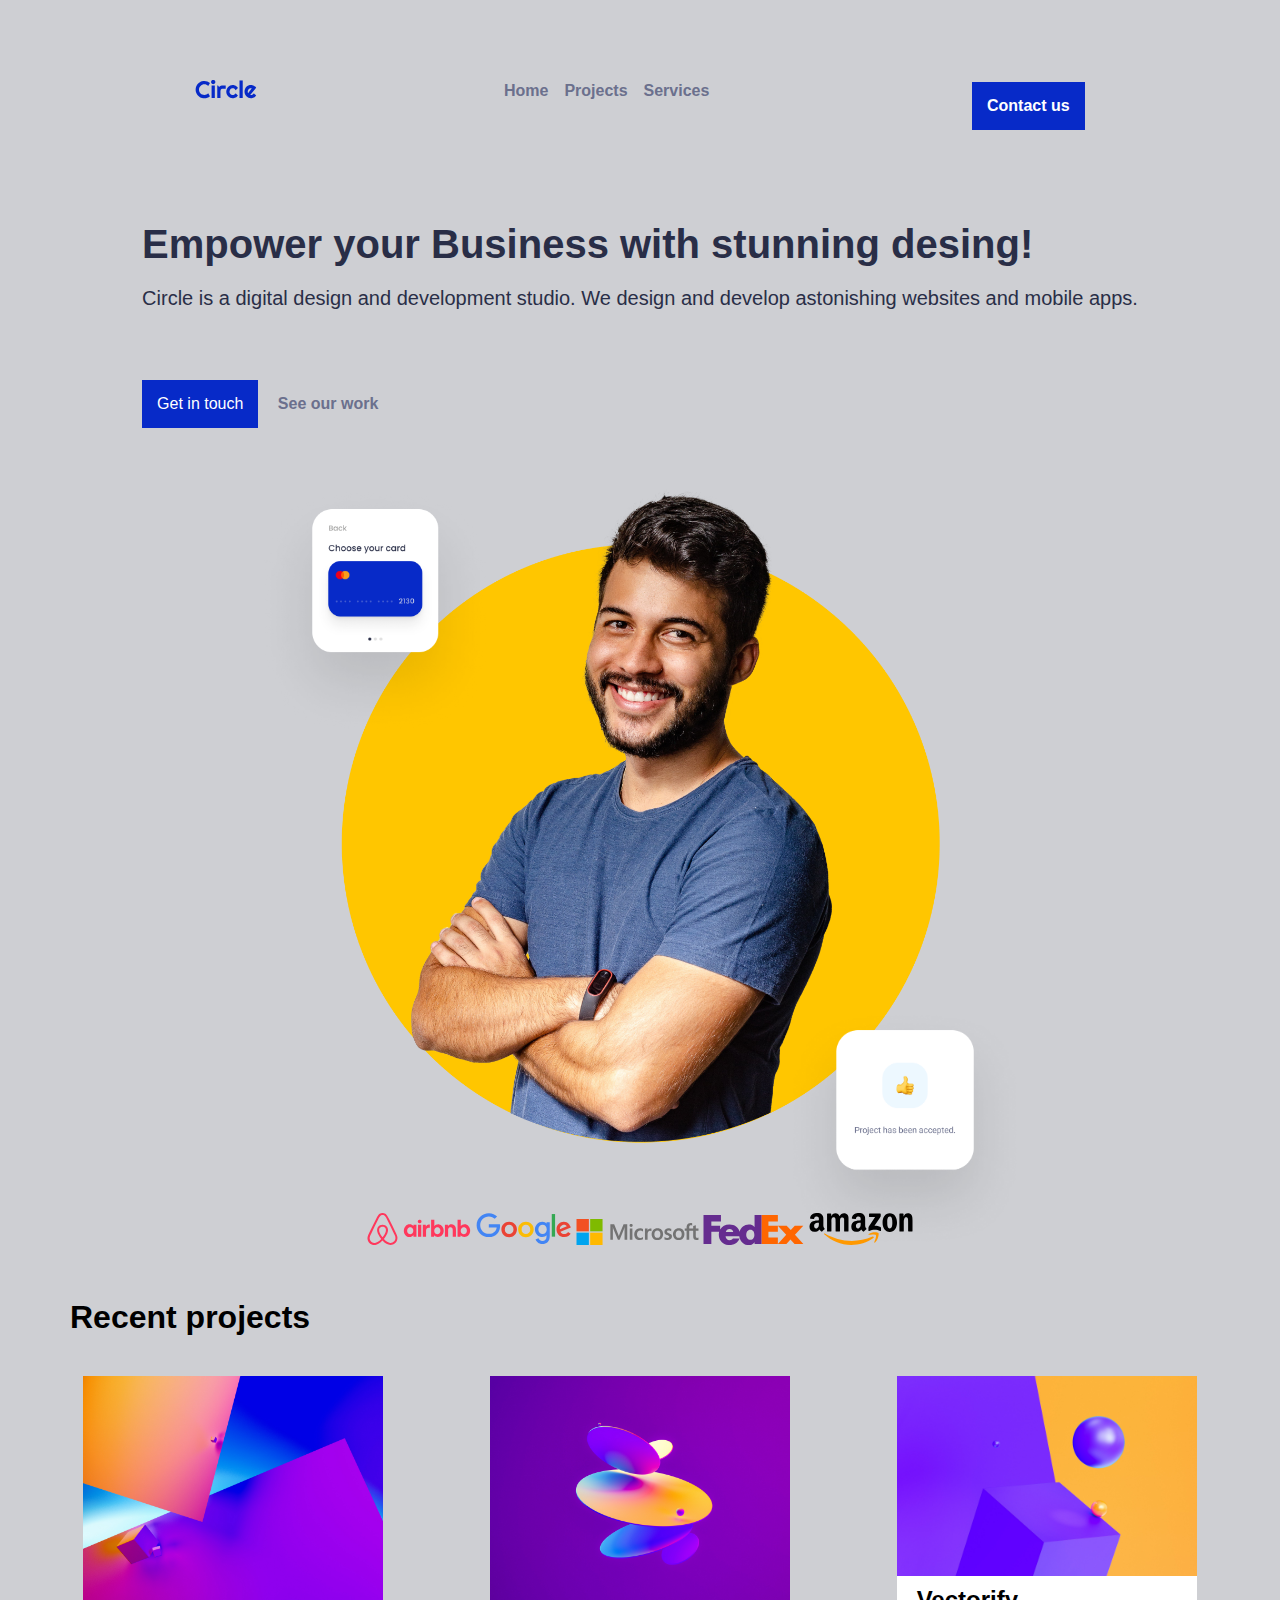
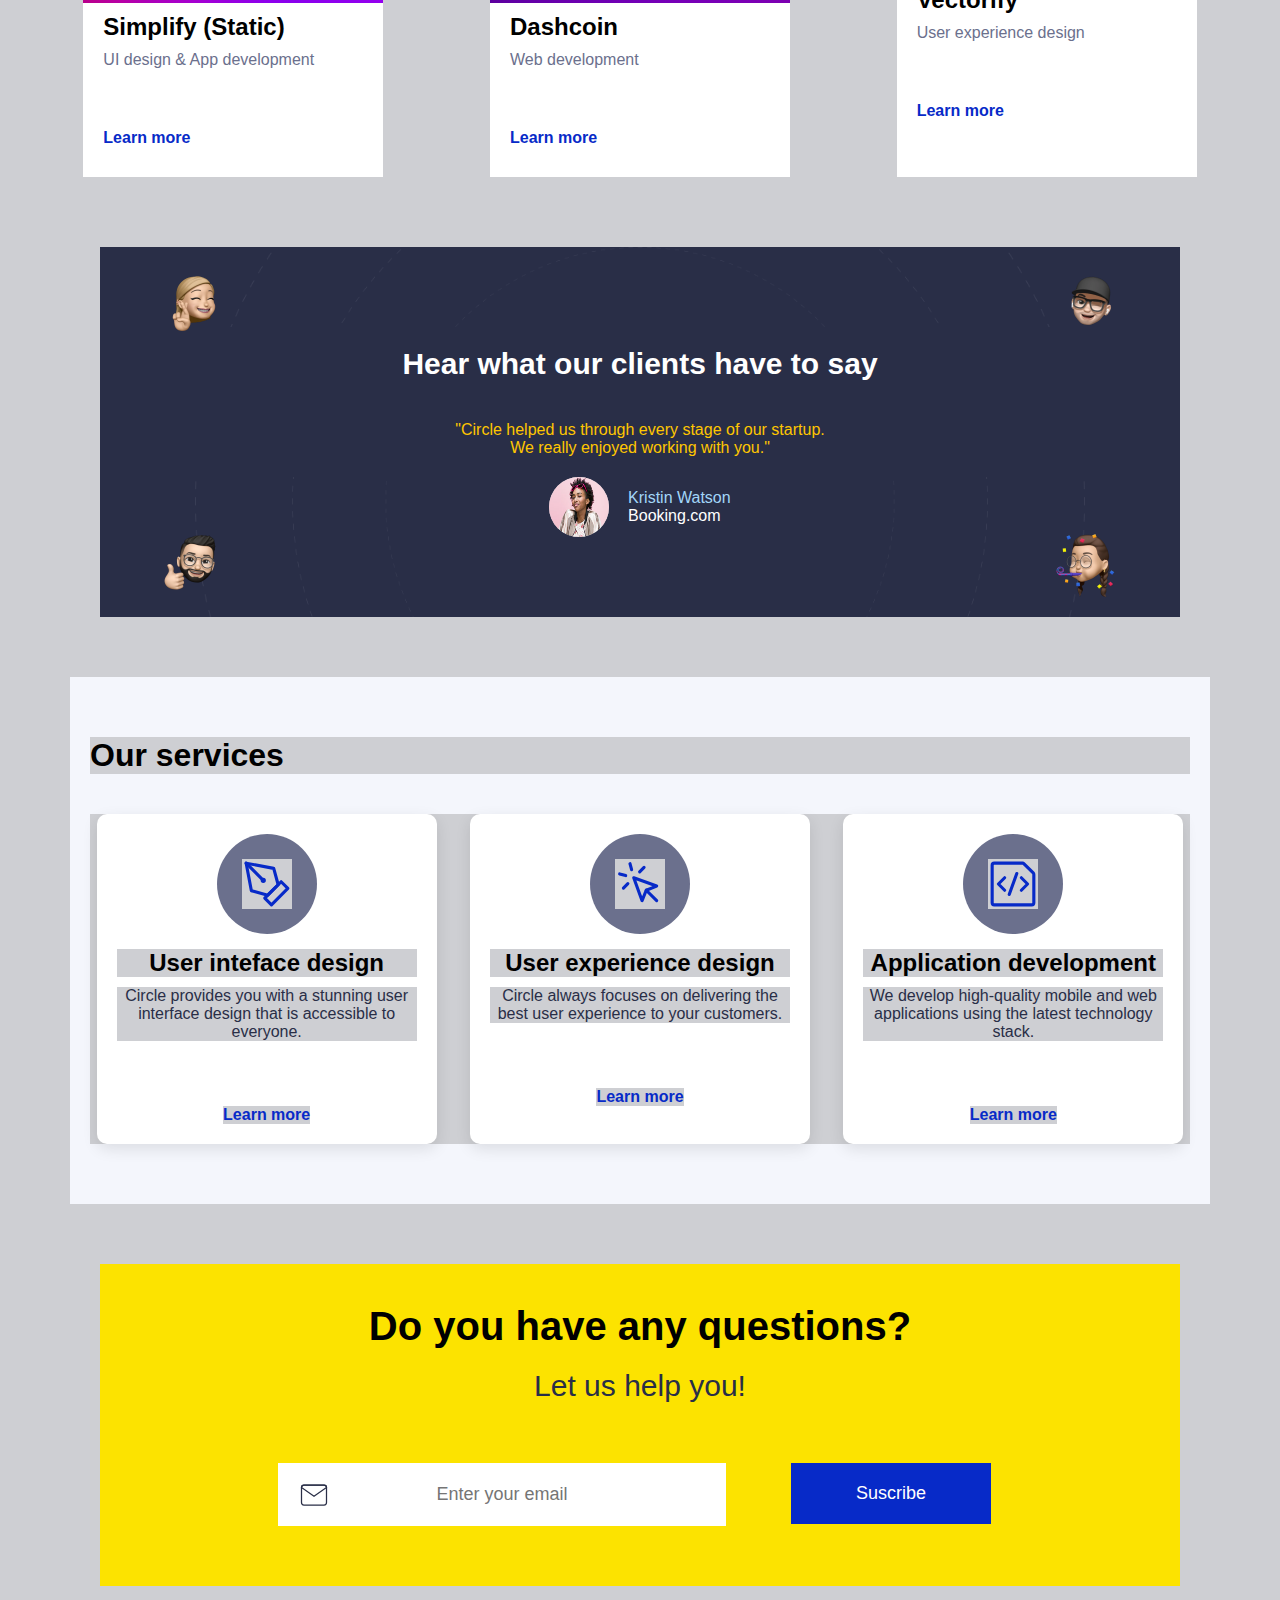
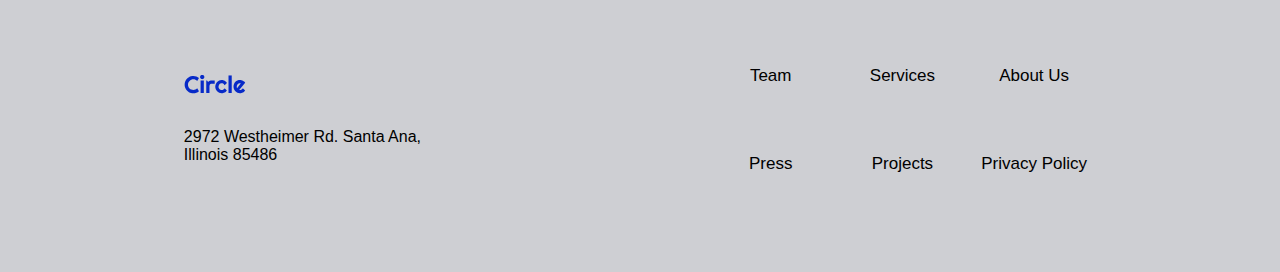
==== commit 103871a8: "update 03.04.25" ====
--- a/index.html
+++ b/index.html
@@ -2,18 +2,23 @@
 <html lang="en">
   <head>
     <meta charset="UTF-8" />
-    <meta name="viewport" content="width=device-width, initial-scale=1.0" />
+    <meta name="viewport" content="width=device-width, initial-scale=1.0"/>
     <title>Circle</title>
-    <link rel="stylesheet" type="text/css" href="./css/style.css" />
+    <link rel="stylesheet" type="text/css" href="./css/style.css"/>
     <link
       rel="stylesheet"
       href="https://cdnjs.cloudflare.com/ajax/libs/font-awesome/6.0.0-beta3/css/all.min.css"
     />
-    <link rel="stylesheet" href="/css/components/hamburguer.css" />
-    <link rel="stylesheet" href="/css/components/hero.css" />
+    <link rel="stylesheet" href="/css/components/hamburguer.css"/>
+    <link rel="stylesheet" href="/css/components/hero.css"/>
+    <link rel="stylesheet" href="/css/components/projects.css"/>
+    <link rel="stylesheet" href="/css/components/testimonial.css"/>
+    <link rel="stylesheet" href="/css/components/services.css"/>
+    <link rel="stylesheet" href="/css/components/newsletter.css"/>
   </head>
 
   <body>
+
     <!-- HEADER -->
 
     <header class="header">
@@ -27,9 +32,8 @@
           <i class="fa fa-bars burger"></i>
 
         </label>
-       
-        
-        <ul class="main-nav" >
+
+        <ul class="main-nav">
           <li>
             <a class="nav-links menu-selected" href="/">Home</a>
           </li>
@@ -60,6 +64,8 @@
       </nav>
     </header>
 
+    <!-- HERO -->
+
     <section class="hero">
       <div class="hero-content">
         <h1 class="capitalize">Empower your Business with stunning desing!</h1>
@@ -190,48 +196,49 @@
     <!-- TESTIMONIOS -->
 
     <section class="testimonial">
-      <div class="testimonial-memojis">
-        <img
-          class="testimonial-memoji1"
-          src="./assets/testimonial/memoji-1.png"
-          alt="Memoji 1"
-        />
-        <img
-          class="testimonial-memoji2"
-          src="./assets/testimonial/memoji-2.png"
-          alt="Memoji 2"
-        />
-        <img
-          class="testimonial-memoji3"
-          src="./assets/testimonial/memoji-3.png"
-          alt="Memoji 3"
-        />
-        <img
-          class="testimonial-memoji4"
-          src="./assets/testimonial/memoji-4.png"
-          alt="Memoji 4"
-        />
-      </div>
-      <div class="testimonial-text">
-        <h3 class="capitalize">Hear what our clients have to say</h3>
-        <p>
-          "Circle helped us through every stage of our startup.
-          <br />
-          We really enjoyed working with you."
-        </p>
-      </div>
-      <div class="testimonial-profile">
-        <img
-          class="testimonial-profile-img"
-          src="./assets/testimonial/profile.png"
-          alt="Kristin Watson profile image"
-        />
-        <div class="testimonial-profile-info">
-          <p class="name">Kristin Watson</p>
-          <p class="origin">Booking.com</p>
-        </div>
-      </div>
-    </section>
+        <div class="testimonial-memojis">
+          <img
+            class="testimonial-memoji1"
+            src="./assets/testimonial/memoji-1.png"
+            alt="Memoji 1"
+          />
+          <img
+            class="testimonial-memoji2"
+            src="./assets/testimonial/memoji-2.png"
+            alt="Memoji 2"
+          />
+          <img
+            class="testimonial-memoji3"
+            src="./assets/testimonial/memoji-3.png"
+            alt="Memoji 3"
+          />
+          <img
+            class="testimonial-memoji4"
+            src="./assets/testimonial/memoji-4.png"
+            alt="Memoji 4"
+          />
+        </div>
+        <div class="testimonial-text">
+          <h3 class="capitalize">Hear what our clients have to say</h3>
+          <p>
+            "Circle helped us through every stage of our startup.
+            <br />
+            We really enjoyed working with you."
+          </p>
+        </div>
+        <div class="testimonial-profile">
+          <img
+            class="testimonial-profile-img"
+            src="./assets/testimonial/profile.png"
+            alt="Kristin Watson profile image"
+          />
+          <div class="testimonial-profile-info">
+            <p class="name">Kristin Watson</p>
+            <p class="origin">Booking.com</p>
+          </div>
+        </div>
+      </section>
+    
 
     <!-- SERVICIOS -->
 
--- a/css/style.css
+++ b/css/style.css
@@ -58,198 +58,7 @@
   color: var(--NeutralDark);
 }
 
-
-                              /*---  PROJECTS SECTION --- */
-
-
-
-.project-card p {
-    color: var(--NeutralMedium);
-    font-weight: normal;
-    margin-bottom: 50px;
-}
-
-.project-card a {
-    color: var(--Primary);
-}
-
-.project-card img {
-    display: inline;
-    width: 100%;
-    height: 200px;
-}
-
-.learn-more {
-    margin-top: 50px;
-    color: var(--Primary);
-}
-
-.learn-more:hover {
-    cursor: pointer;
-    text-decoration: underline;
-}
-
-.project-inner-card {
-    background-color: var(--White);
-    margin: 10px;
-}
-
-
-
- 
-                              /* --- TESTIMONIAL  --- */
-
-.testimonial {
-  background-color: var(--NeutralDark);
-  background-image: url("../assets/testimonial-section/orbit.png");
-  background-size: cover;
-  background-repeat: no-repeat;
-  position: relative;
-  padding: 80px 0;
-  margin: 5%;
-  text-align: center;
-}
-
-.testimonial-memojis {
-  background-color: rgba(0, 0, 0, 0);
-  display: none;
-}
-
-.testimonial-memojis img {
-  max-width: 75px;
-  background-color: rgba(0, 0, 0, 0);
-  position: absolute;
-}
-
-.testimonial-memoji1 {
-  top: 5%;
-  left: 5%;
-  right: auto;
-  bottom: auto;
-}
-
-.testimonial-memoji2 {
-  top: 5%;
-  left: auto;
-  right: 5%;
-  bottom: auto;
-}
-
-.testimonial-memoji3 {
-  top: auto;
-  left: 5%;
-  right: auto;
-  bottom: 5%;
-}
-
-.testimonial-memoji4 {
-  top: auto;
-  left: auto;
-  right: 5%;
-  bottom: 5%;
-}
-
-.testimonial-text {
-  background-color: var(--NeutralDark);
-  padding: 20px;
-}
-
-.testimonial-text h3 {
-  color: var(--White);
-  background-color: var(--NeutralDark);
-  font-weight: bold;
-  font-size: 30px;
-}
-
-.testimonial-text p {
-  background-color: var(--NeutralDark);
-  color: var(--SecondaryDark);
-  font-size: 16px;
-}
-
-.testimonial-profile {
-  background-color: var(--NeutralDark);
-  display: flex;
-  align-items: center;
-  max-width: 200px;
-}
-
-.testimonial-profile-info,
-.testimonial-profile-info p.name,
-.testimonial-profile-info p.origin {
-  background-color: var(--NeutralDark);
-  text-align: left;
-}
-
-.testimonial-profile-info p.name {
-  color: var(--PrimaryLight);
-}
-
-.testimonial-profile-info p.origin {
-  color: var(--White);
-}
-
-.testimonial-profile-img {
-  width: 60px;
-  height: 60px;
-  border-radius: 50%;
-}
-
-
-          /* NEWLETTER   */
-
-.newsletter {
-  padding: 40px 20px;
-  margin: 5%;
-}
-
-.newsletter h2 {
-  margin-bottom: 20px;
-}
-
-.newsletter,
-.newsletter h2,
-.newsletter h3,
-.newsletter form {
-  background-color: var(--SecondaryLight);
-}
-
-.newsletter form {
-  width: 70%;
-}
-
-.newsletter input {
-  background-color: var(--White);
-  border: none;
-  padding: 20px;
-  font-size: 18px;
-  display: block;
-  margin: 20px auto;
-}
-
-.newsletter input[type="email"] {
-  background-image: url("../assets/newsletter/icon/mail.svg");
-  background-repeat: no-repeat;
-  background-position: 5%;
-  border: 1px solid var(--White);
-  text-align: center;
-  width: 90%;
-}
-
-.newsletter input[type="email"]:hover {
-  border: 1px solid var(--Black);
-}
-
-.newsletter input[type="button"] {
-  background-color: var(--Primary);
-  color: var(--White);
-}
-
-.newsletter input[type="button"]:hover {
-  cursor: pointer;
-  color: var(--SecondaryDark);
-}
-
+                          
 /* --- TABLET ADJUSTMENTS --- */
 
 @media (min-width: 768px) {
--- a/css/components/projects.css
+++ b/css/components/projects.css
@@ -0,0 +1,35 @@
+/* Projects Section */
+.projects-container {
+    display: flex;
+    flex-wrap: wrap; /* Permite que las tarjetas se acomoden si no caben */
+    justify-content: space-between; /* Espaciado uniforme entre elementos */
+    gap: 20px; /* Espaciado entre tarjetas */
+}
+
+.project-card {
+    flex: 1 1 calc(33.33% - 20px); /* Ajusta el ancho al 33.33% con espacio */
+    max-width: 300px; /* Evita que sean demasiado grandes */
+    background-color: var(--White);
+    text-align: left;
+    padding-bottom: 10px;
+    margin: 10px auto; /* Centra las tarjetas */
+}
+
+.project-card img {
+    display: block;
+    width: 100%;
+    height: auto;
+}
+
+/* Responsive: En móvil se apilan */
+@media (max-width: 768px) {
+    .projects-container {
+        flex-direction: column; /* Acomoda las tarjetas en columna */
+        align-items: center; /* Centra los proyectos en móvil */
+    }
+
+    .project-card {
+        flex: 1 1 100%; /* Cada tarjeta ocupa el 100% del ancho */
+        max-width: 90%; /* Ajusta el tamaño en mobile */
+    }
+}
--- a/css/components/testimonial.css
+++ b/css/components/testimonial.css
@@ -0,0 +1,108 @@
+/* --- TESTIMONIAL  --- */
+
+.testimonial {
+  background-color: var(--NeutralDark);
+  background-image: url("/assets/testimonial/orbit.png");
+  background-size: cover;
+  background-repeat: no-repeat;
+  position: relative;
+  padding: 80px 0;
+  margin: 5%;
+  text-align: center;
+}
+
+.testimonial-memojis {
+    background-color: transparent;
+    display:flex;  
+    justify-content: center;
+    position: static;
+    width: 100%;
+    height: 80%;
+  }
+
+.testimonial-memojis img {
+  max-width: 75px;
+  background-color: rgba(0, 0, 0, 0);
+  position: absolute;
+}
+
+.testimonial-memoji1 {
+  top: 5%;
+  left: 5%;
+  right: auto;
+  bottom: auto;
+}
+
+.testimonial-memoji2 {
+  top: 5%;
+  left: auto;
+  right: 5%;
+  bottom: auto;
+}
+
+.testimonial-memoji3 {
+  top: auto;
+  left: 5%;
+  right: auto;
+  bottom: 5%;
+}
+
+.testimonial-memoji4 {
+  top: auto;
+  left: auto;
+  right: 5%;
+  bottom: 5%;
+}
+
+.testimonial-text {
+  background-color: var(--NeutralDark);
+  padding: 20px;
+}
+
+.testimonial-text h3 {
+  color: var(--White);
+  background-color: var(--NeutralDark);
+  font-weight: bold;
+  font-size: 30px;
+}
+
+.testimonial-text p {
+  background-color: var(--NeutralDark);
+  color: var(--SecondaryDark);
+  font-size: 16px;
+}
+
+.testimonial-profile {
+  background-color: var(--NeutralDark);
+  display: flex;
+  align-items: center;
+  max-width: 200px;
+}
+
+.testimonial-profile-info,
+.testimonial-profile-info p.name,
+.testimonial-profile-info p.origin {
+  background-color: var(--NeutralDark);
+  text-align: left;
+}
+
+.testimonial-profile-info p.name {
+  color: var(--PrimaryLight);
+}
+
+.testimonial-profile-info p.origin {
+  color: var(--White);
+}
+
+.testimonial-profile-img {
+  width: 60px;
+  height: 60px;
+  border-radius: 50%;
+}
+
+/* Ocultar los Memojis en móviles */
+@media screen and (max-width: 768px) {
+    .testimonial-memojis {
+      display: none;
+    }
+  }--- a/css/components/services.css
+++ b/css/components/services.css
@@ -0,0 +1,100 @@
+/* --- SERVICES SECTION --- */
+
+.services {
+    background-color: var(--NeutralLight);
+    text-align: left;
+    padding: 60px 20px;
+    max-width: 1100px;
+    margin: 0 auto;
+  }
+  
+  .services h2 {
+    font-size: 2rem;
+    color: var(--PrimaryDark);
+    margin-bottom: 40px;
+  }
+  
+  .services-container {
+    display: flex;
+    flex-wrap: wrap;
+    justify-content: center;
+    gap: 20px;
+  }
+  
+  .services-card {
+    background: var(--White);
+    border-radius: 10px;
+    padding: 20px;
+    width: 300px;
+    box-shadow: 0px 5px 15px rgba(0, 0, 0, 0.1);
+    transition: box-shadow 0.3s ease-in-out, transform 0.3s ease-in-out;
+    text-align: center;
+  }
+  
+  .services-card:hover {
+    transform: translateY(-5px);
+    box-shadow: 0px 10px 20px rgba(0, 0, 0, 0.2);
+  }
+  
+  .img-services {
+    background-color: var(--NeutralMedium);
+    border-radius: 50%;
+    display: flex;
+    justify-content: flex-start; /* Alinea la imagen a la izquierda */
+    align-items: center;
+    width: 80px;
+    height: 80px;
+    padding: 10px;
+    margin-bottom: 15px;
+  }
+  
+  .img-services img {
+    width: 50px;
+    height: 50px;
+  }
+  
+  .services-card h4 {
+    font-size: 1.5rem;
+    color: var(--PrimaryDark);
+    margin-bottom: 10px;
+  }
+  
+  .services-card p {
+    font-size: 1rem;
+    color: var(--NeutralDark);
+    margin-bottom: 15px;
+  }
+  
+  .learn-more {
+    display: inline-block;
+    text-decoration: none;
+    color: var(--Primary);
+    font-weight: bold;
+    transition: color 0.3s ease;
+  }
+  
+  .learn-more:hover {
+    color: var(--PrimaryDark);
+  }
+  
+  /* --- RESPONSIVE DESIGN --- */
+  
+  @media screen and (max-width: 768px) {
+    .services-container {
+      flex-direction: column;
+      align-items: center;
+    }
+  
+    .services h2 {
+      text-align: center; /* Alinea el título al centro en móviles */
+    }
+  
+    .services-card {
+      width: 90%;
+    }
+  
+    .img-services {
+      justify-content: center; /* Centra la imagen en móviles */
+    }
+  }
+  --- a/css/components/newsletter.css
+++ b/css/components/newsletter.css
@@ -0,0 +1,53 @@
+          /* NEWLETTER   */
+
+.newsletter {
+  padding: 40px 20px;
+  margin: 5%;
+}
+
+.newsletter h2 {
+  margin-bottom: 20px;
+}
+
+.newsletter,
+.newsletter h2,
+.newsletter h3,
+.newsletter form {
+  background-color: var(--SecondaryLight);
+}
+
+.newsletter form {
+  width: 70%;
+}
+
+.newsletter input {
+  background-color: var(--White);
+  border: none;
+  padding: 20px;
+  font-size: 18px;
+  display: block;
+  margin: 20px auto;
+}
+
+.newsletter input[type="email"] {
+  background-image: url("/assets/newsletter/mail.svg");
+  background-repeat: no-repeat;
+  background-position: 5%;
+  border: 1px solid var(--White);
+  text-align: center;
+  width: 90%;
+}
+
+.newsletter input[type="email"]:hover {
+  border: 1px solid var(--Black);
+}
+
+.newsletter input[type="button"] {
+  background-color: var(--Primary);
+  color: var(--White);
+}
+
+.newsletter input[type="button"]:hover {
+  cursor: pointer;
+  color: var(--SecondaryDark);
+}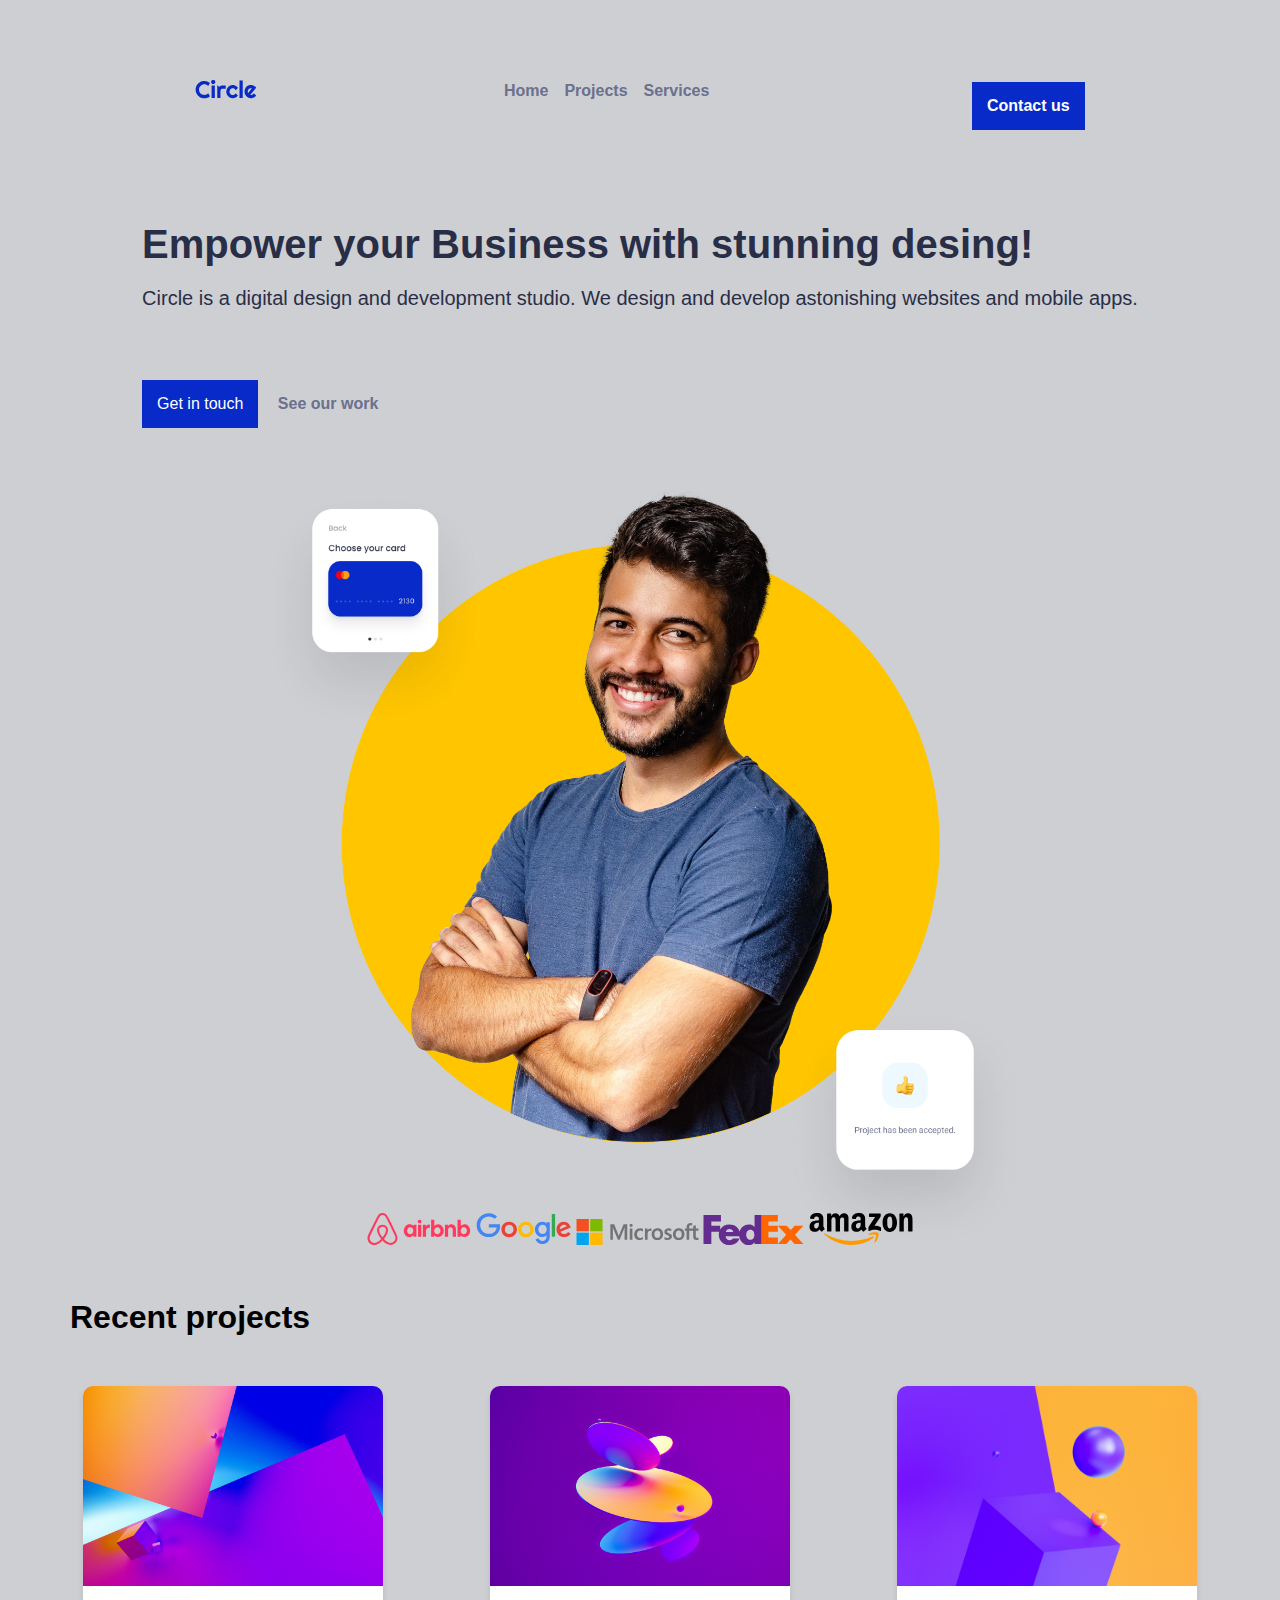
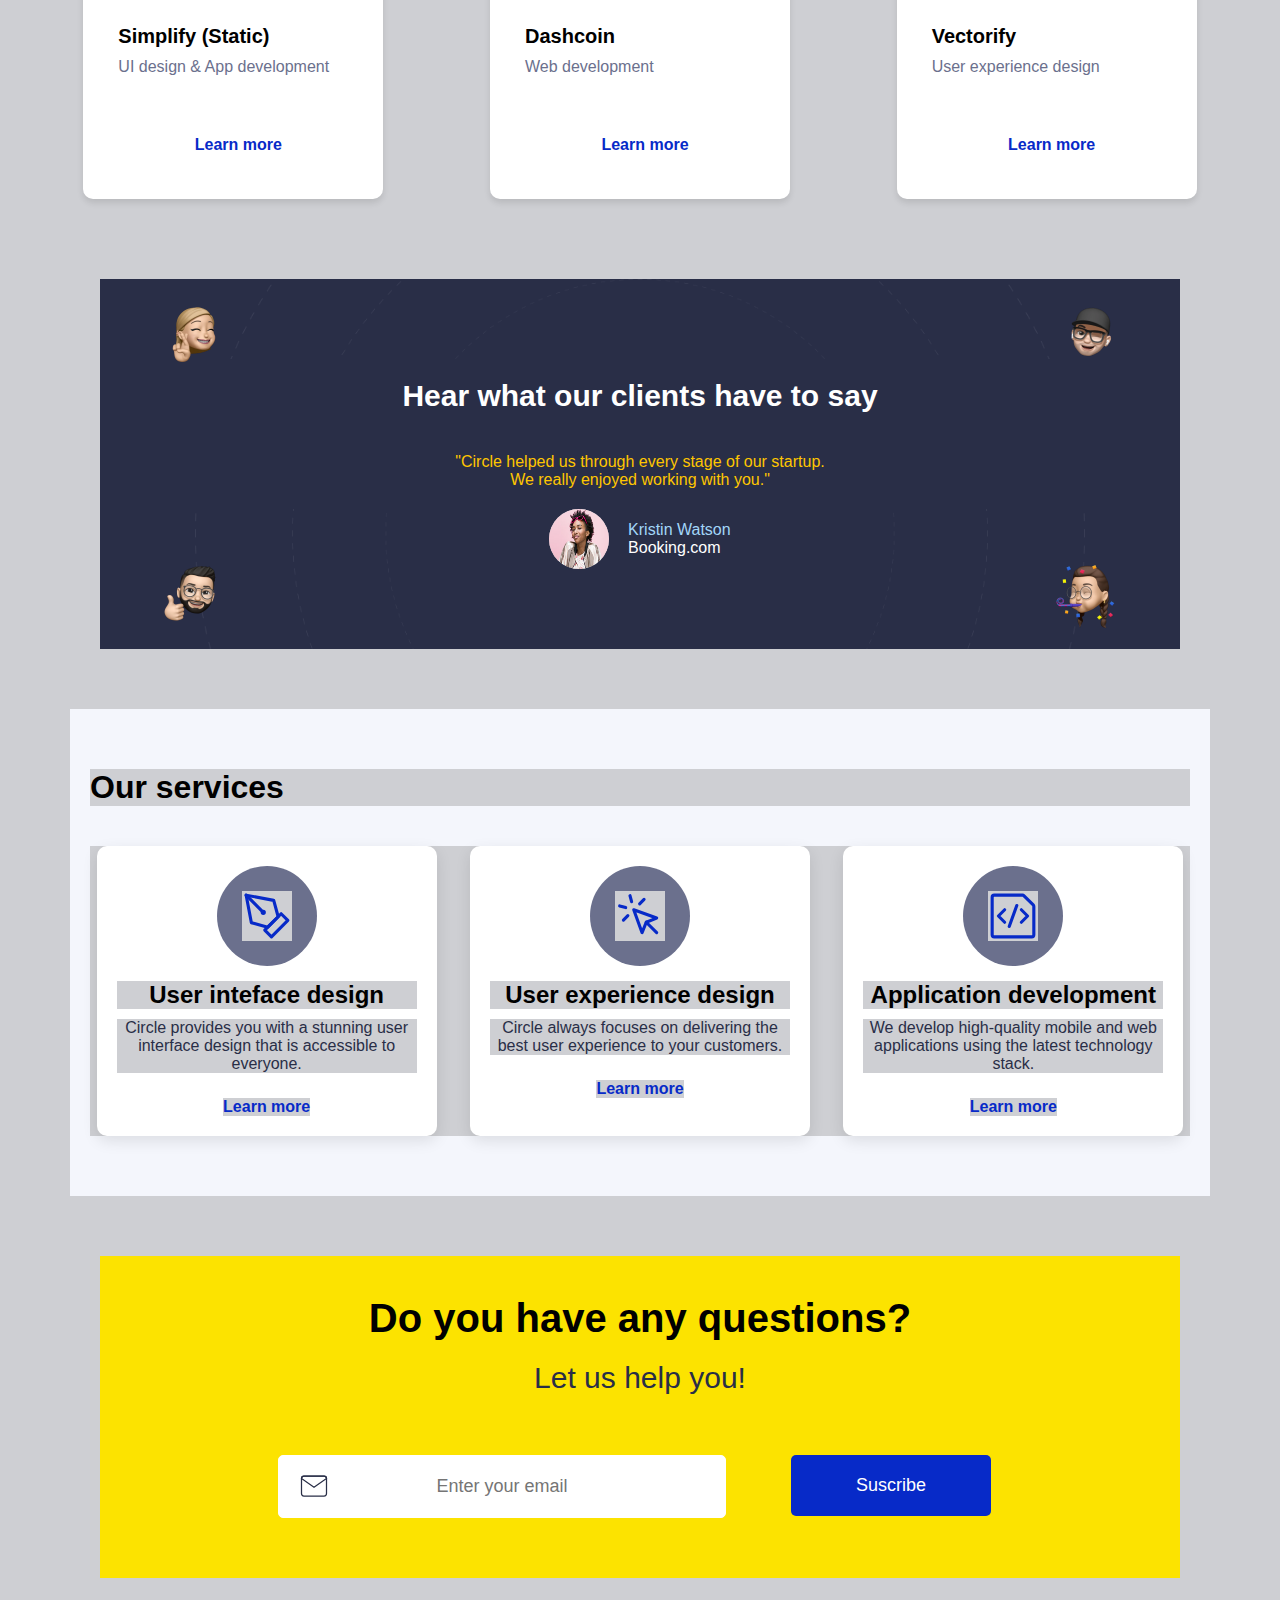
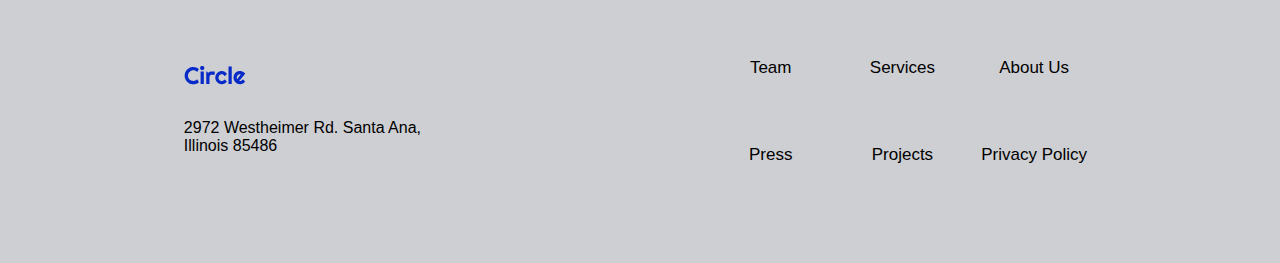
==== commit 97d6c473: "update 06.04.24" ====
--- a/index.html
+++ b/index.html
@@ -15,6 +15,7 @@
     <link rel="stylesheet" href="/css/components/testimonial.css"/>
     <link rel="stylesheet" href="/css/components/services.css"/>
     <link rel="stylesheet" href="/css/components/newsletter.css"/>
+    <link rel="stylesheet" href="/css/components/contact.css"/>
   </head>
 
   <body>
@@ -46,7 +47,7 @@
           <li>
             <a
               class="btn capitalize"
-              href="/pages/contact.html"
+              href="./pages/contact.html"
               id="menuBtnBurguer"
               style="display: inline"
               >Contact us</a
@@ -56,7 +57,7 @@
 
         <a
           class="btn capitalize"
-          href="/pages/contact.html"
+          href="./pages/contact.html"
           id="menuBtnDesktop"
           style="display: none"
           >Contact us</a
@@ -303,7 +304,7 @@
             type="email"
             placeholder="Enter your email"
           />
-          <a class="newsletter-suscribe" href="/pages/contact">
+          <a class="newsletter-suscribe" href="./pages/contact.html">
             <input type="button" value="Suscribe" />
           </a>
         </form></section
@@ -333,5 +334,7 @@
         </ul>
       </footer></footer-component
     >
+
+    <script src="./js/projects.js"></script> 
   </body>
 </html>
--- a/css/components/projects.css
+++ b/css/components/projects.css
@@ -1,35 +1,97 @@
-/* Projects Section */
 .projects-container {
     display: flex;
-    flex-wrap: wrap; /* Permite que las tarjetas se acomoden si no caben */
-    justify-content: space-between; /* Espaciado uniforme entre elementos */
-    gap: 20px; /* Espaciado entre tarjetas */
+    flex-wrap: wrap;
+    justify-content: center;
+    gap: 20px;
+    margin-top: 20px;
 }
 
 .project-card {
-    flex: 1 1 calc(33.33% - 20px); /* Ajusta el ancho al 33.33% con espacio */
-    max-width: 300px; /* Evita que sean demasiado grandes */
-    background-color: var(--White);
-    text-align: left;
-    padding-bottom: 10px;
-    margin: 10px auto; /* Centra las tarjetas */
+    background: #ffffff;
+    box-shadow: 0px 4px 6px rgba(0, 0, 0, 0.1);
+    border-radius: 10px;
+    overflow: hidden;
+    transition: transform 0.3s ease-in-out;
+    width: 300px;
+    text-align: center;
 }
 
-.project-card img {
-    display: block;
-    width: 100%;
-    height: auto;
+.project-card:hover {
+    transform: scale(1.05);
 }
 
-/* Responsive: En móvil se apilan */
-@media (max-width: 768px) {
-    .projects-container {
-        flex-direction: column; /* Acomoda las tarjetas en columna */
-        align-items: center; /* Centra los proyectos en móvil */
-    }
+.project-wrapper {
+    text-decoration: none;
+    color: inherit;
+}
 
-    .project-card {
-        flex: 1 1 100%; /* Cada tarjeta ocupa el 100% del ancho */
-        max-width: 90%; /* Ajusta el tamaño en mobile */
-    }
+.img-project {
+    width: 100%;
+    height: 200px;
+    object-fit: cover;
 }
+
+.project-inner-card {
+    padding: 15px;
+}
+
+.project-title {
+    font-size: 20px;
+    font-weight: bold;
+    margin: 10px 0;
+}
+
+.project-description {
+    font-size: 16px;
+    color: #555;
+}
+
+.learn-more {
+    display: inline-block;
+    margin-top: 10px;
+    color: #007BFF;
+    text-decoration: none;
+    font-weight: bold;
+}
+
+.learn-more:hover {
+    text-decoration: underline;
+}
+
+/* Página de Detalles */
+.project-detail {
+    max-width: 800px;
+    margin: 40px auto;
+    padding: 20px;
+    text-align: center;
+}
+
+.project-detail img {
+    width: 100%;
+    max-height: 400px;
+    object-fit: cover;
+    border-radius: 10px;
+}
+
+.project-detail h2 {
+    font-size: 28px;
+    margin: 20px 0;
+}
+
+.project-detail h4 {
+    font-size: 18px;
+    color: #555;
+}
+
+.project-detail p {
+    font-size: 16px;
+    color: #333;
+    margin-top: 10px;
+}
+
+.date {
+    font-size: 14px;
+    color: #777;
+    margin-top: 20px;
+}
+
--- a/css/components/contact.css
+++ b/css/components/contact.css
@@ -0,0 +1,109 @@
+/* CONTACT SECTION */
+
+#form-container {
+    max-width: 600px;
+    background: var(--White);
+    padding: 30px;
+    border-radius: 10px;
+    box-shadow: 0px 4px 10px rgba(0, 0, 0, 0.1);
+    text-align: left;
+    margin: 40px auto;
+}
+
+#form-container h1 {
+    text-align: center;
+    color: var(--NeutralDark);
+}
+
+/* Inputs y Labels */
+input, textarea {
+    width: 100%;
+    padding: 10px;
+    margin-top: 5px;
+    border: 1px solid var(--NeutralMedium);
+    border-radius: 5px;
+}
+
+input:focus, textarea:focus {
+    border-color: var(--Primary);
+    outline: none;
+}
+
+/* Mensajes de error */
+.errorForm {
+    color: var(--Wrong);
+    font-size: 14px;
+    margin-top: 5px;
+}
+
+/* Estructura del formulario */
+.nameDiv, .emailAndPhone, .messageDiv {
+    margin-bottom: 20px;
+}
+
+/* Agrupación de Email y Teléfono */
+.emailAndPhone {
+    display: flex;
+    gap: 20px;
+}
+
+.emailAndPhone div {
+    flex: 1;
+}
+
+/* Botón de enviar */
+.buttonSubmit {
+    text-align: center;
+}
+
+#submitForm {
+    background: var(--Primary);
+    color: var(--White);
+    padding: 10px 20px;
+    border: none;
+    border-radius: 5px;
+    cursor: pointer;
+    transition: 0.3s;
+}
+
+#submitForm:hover {
+    background: var(--PrimaryLight);
+}
+
+#errorSubmit {
+    margin-top: 10px;
+}
+
+/* MODAL */
+.modal {
+    display: none;
+    position: fixed;
+    top: 0;
+    left: 0;
+    width: 100%;
+    height: 100%;
+    background: rgba(0, 0, 0, 0.5);
+    justify-content: center;
+    align-items: center;
+}
+
+.modal-content {
+    background: var(--White);
+    padding: 20px;
+    border-radius: 10px;
+    text-align: center;
+}
+
+.close-button {
+    float: right;
+    cursor: pointer;
+    font-size: 24px;
+}
+
+/* RESPONSIVE - TABLET */
+@media (min-width: 768px) {
+    .emailAndPhone {
+        display: flex;
+        gap: 30px;
+    }
+}
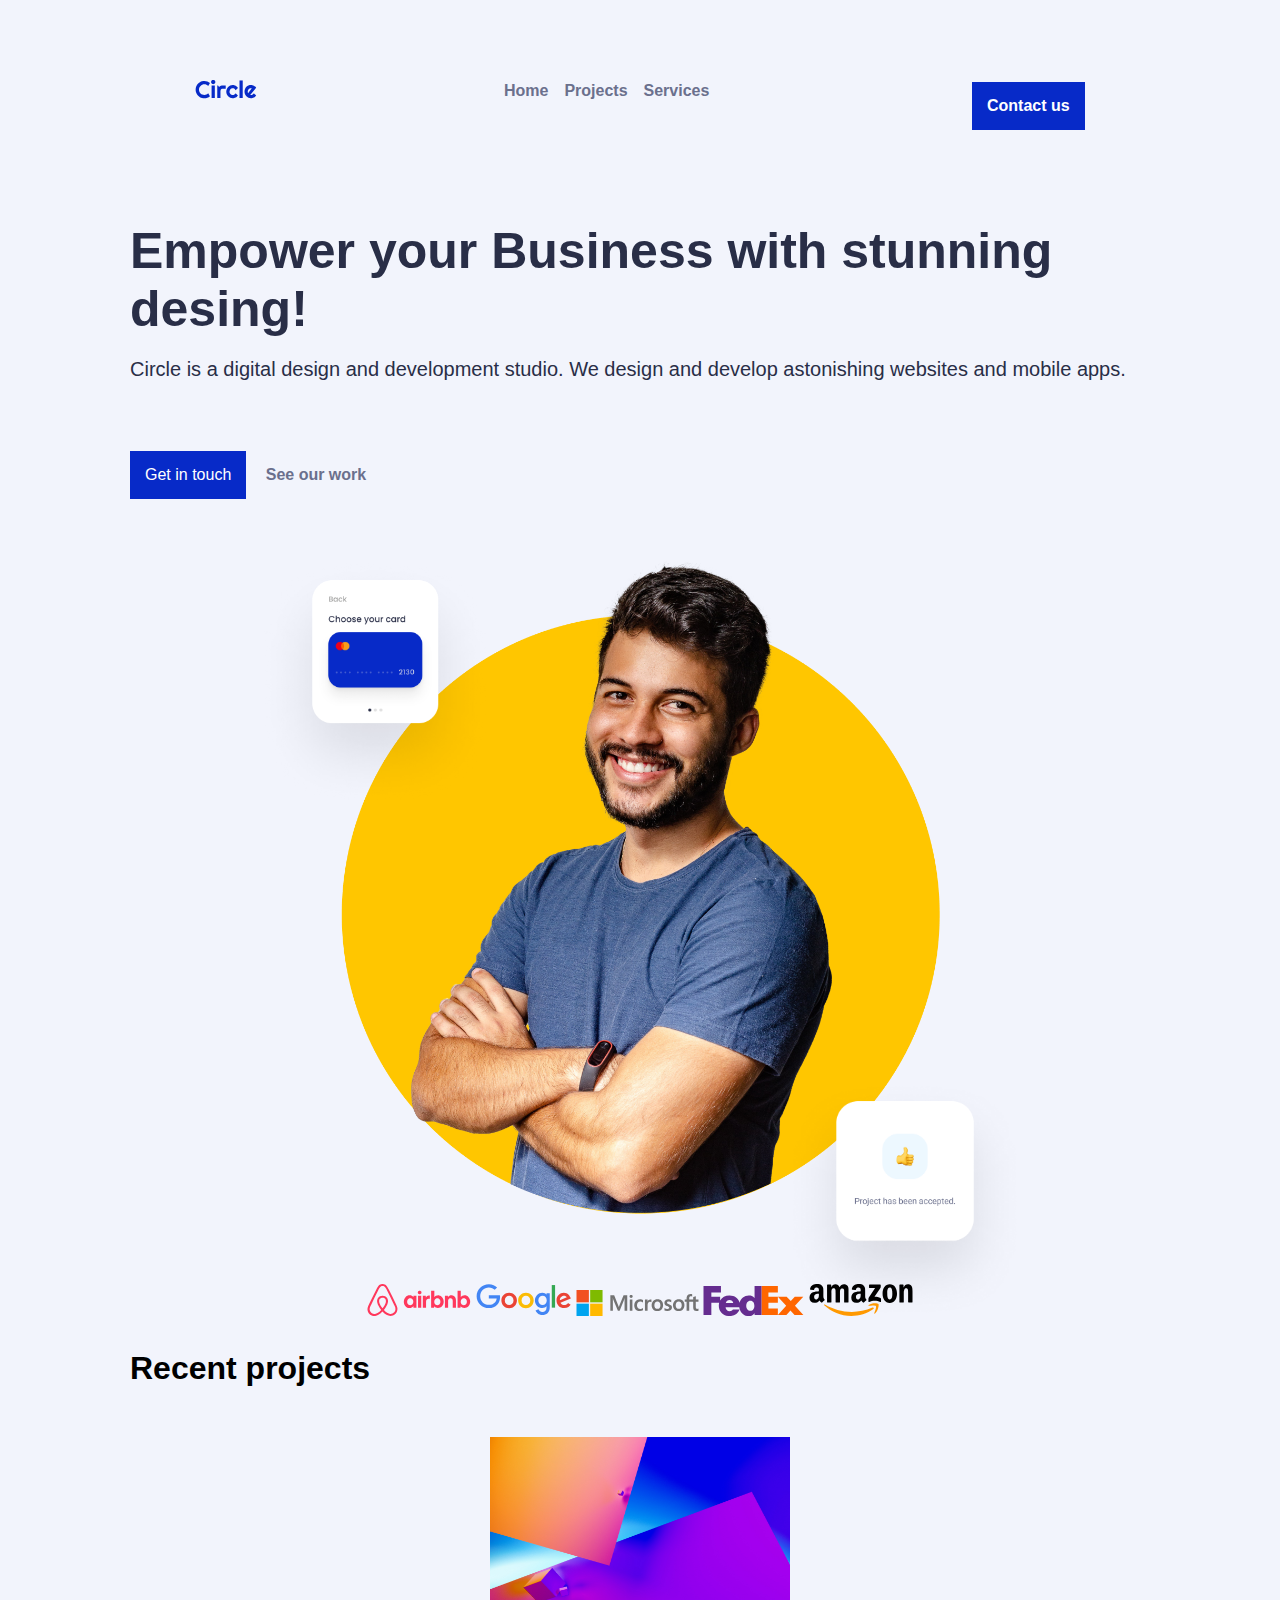
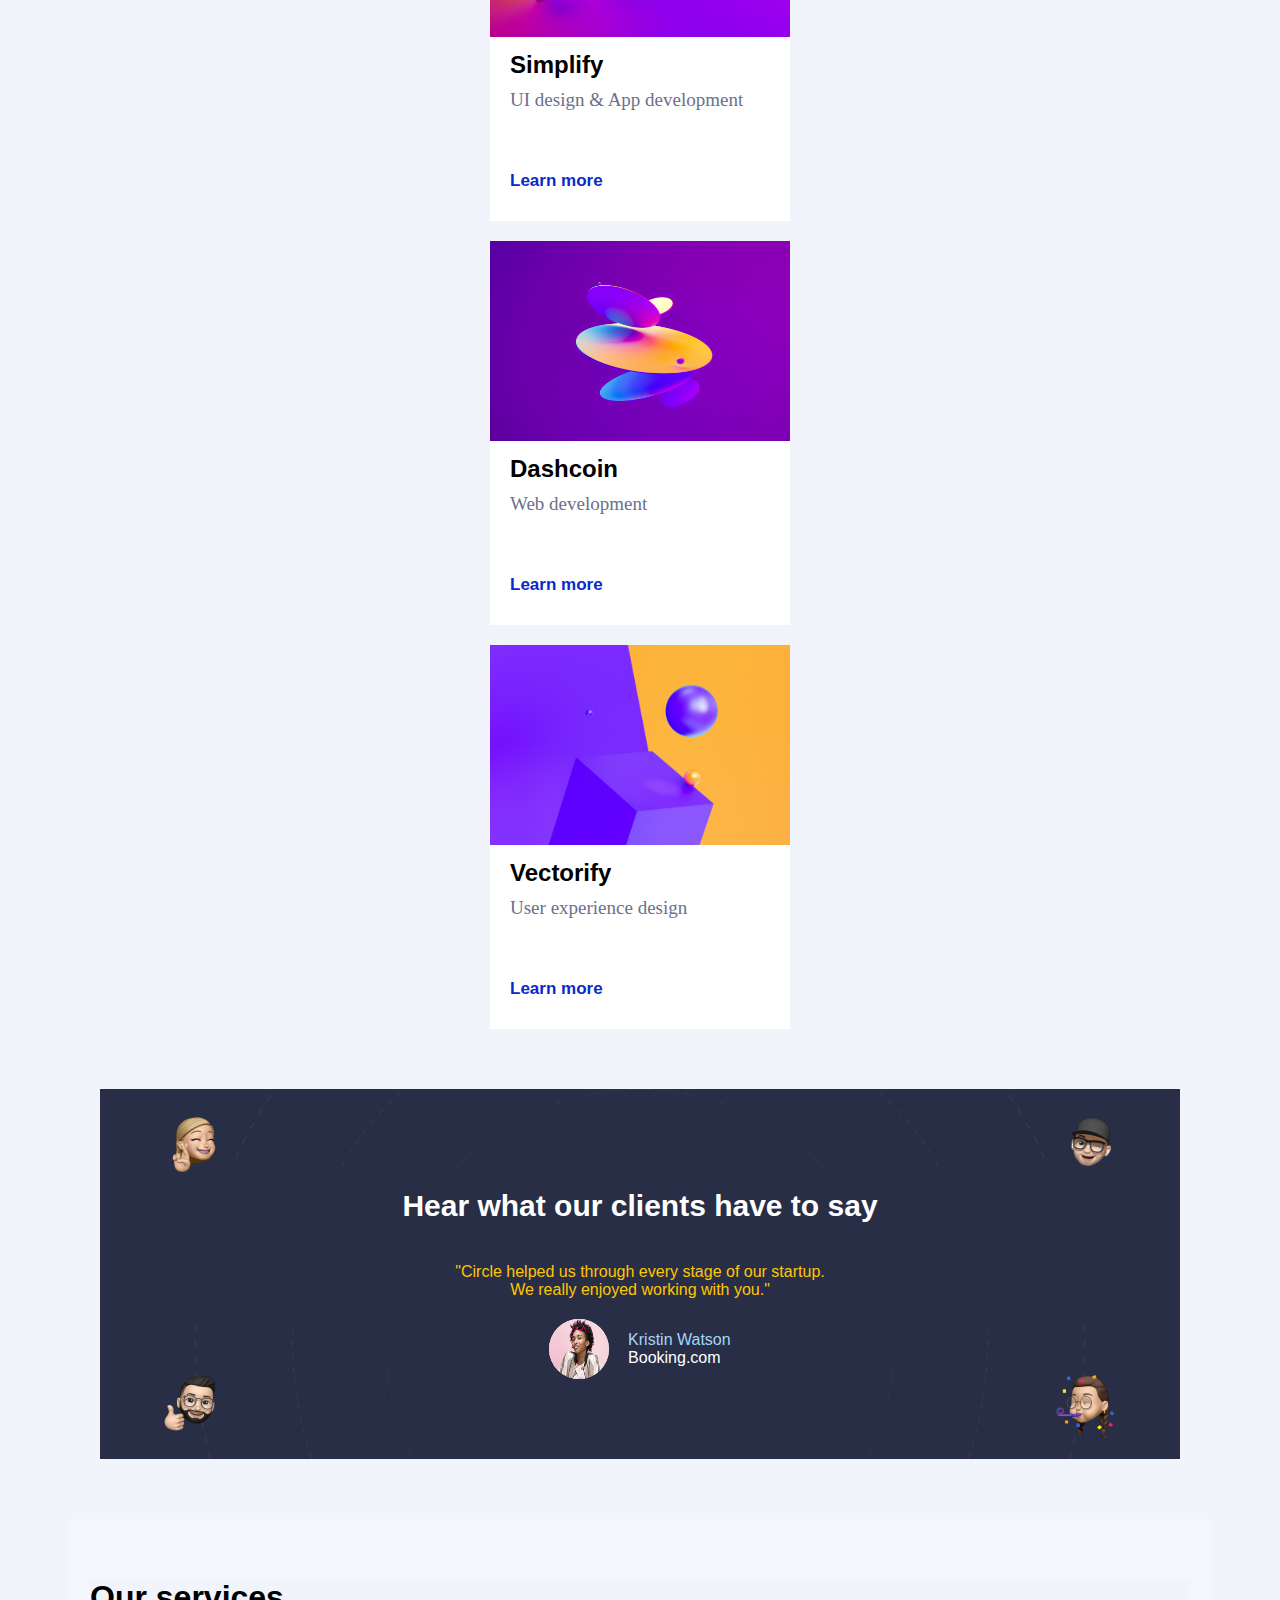
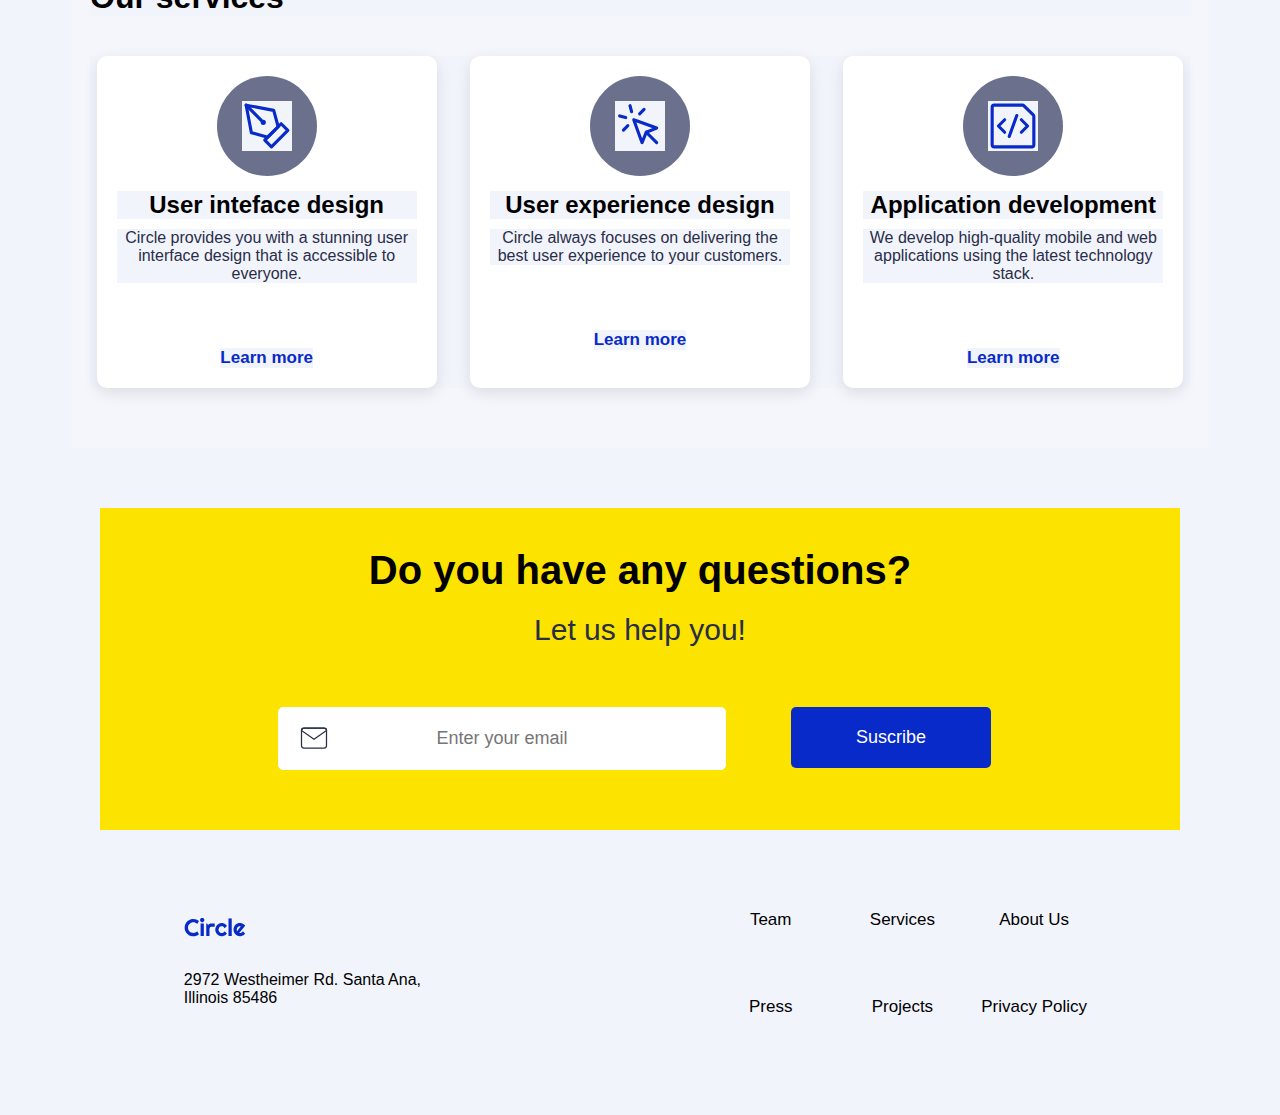
==== commit 34f9fb56: "update" ====
--- a/index.html
+++ b/index.html
@@ -16,6 +16,8 @@
     <link rel="stylesheet" href="/css/components/services.css"/>
     <link rel="stylesheet" href="/css/components/newsletter.css"/>
     <link rel="stylesheet" href="/css/components/contact.css"/>
+    <link rel="stylesheet" href="./pages/projects.html"/>
+    <link rel="stylesheet" href="./pages/contact.html"/>
   </head>
 
   <body>
@@ -140,57 +142,44 @@
 
     <!-- PROYECTOS -->
 
-    <section id="projects" class="recent-projects">
+    <section id="home-page" class="recent-projects">
       <h2 class="capitalize">Recent projects</h2>
-      <div class="projects-container">
-        <article class="project-card">
-          <a class="project-wrapper" href="./pages/projects1.html">
-            <img
-              class="img-project"
-              src="./assets/projects-section/1.jpg"
-              alt="Project 1"
-            />
-            <div class="project-inner-card">
-              <h4 class="project-title">Simplify (Static)</h4>
-              <p class="project-description capitalize">
-                UI design & App development
-              </p>
-              <a class="learn-more" href="pages/projects1.html">Learn more</a>
-            </div>
-          </a>
-        </article>
-
-        <article class="project-card">
-          <a class="project-wrapper" href="./pages/projects2.html">
-            <img
-              class="img-project"
-              src="./assets/projects-section/2.jpg"
-              alt="Dashcoin"
-            />
-            <div class="project-inner-card">
-              <h4 class="project-title">Dashcoin</h4>
-              <p class="project-description capitalize">Web development</p>
-              <a class="learn-more" href="./pages/projects2.html">Learn more</a>
-            </div>
-          </a>
-        </article>
-
-        <article class="project-card">
-          <a class="project-wrapper" href="/pages/projects3.html">
-            <img
-              class="img-project"
-              src="./assets/projects-section/3.jpg"
-              alt="Project 3"
-            />
-            <div class="project-inner-card">
-              <h4 class="project-title">Vectorify</h4>
-              <p class="project-description capitalize">
-                User experience design
-              </p>
-              <a class="learn-more" href="/pages/projects?id=3">Learn more</a>
-            </div>
-          </a>
-        </article>
+      <div class="projects-container"></div>
+    </section>
+      
+    <article class="project-card">
+      <a class="project-wrapper" href="./pages/projects.html?id=3b0fdc3a-fbed-4e07-9b5e-4fca8812b2fa">
+        <img class="img-project" src="./assets/projects-section/1.jpg" alt="Project 1" />
+        <div class="project-inner-card">
+          <h4 class="project-title">Simplify</h4>
+          <p class="project-description capitalize">UI design & App development</p>
+          <a class="learn-more" href="./pages/projects.html?id=3b0fdc3a-fbed-4e07-9b5e-4fca8812b2fa">Learn more</a>
+        </div>
+      </a>
+    </article>
+         
+    <article class="project-card">
+      <a class="project-wrapper" href="./pages/projects.html?id=ce358f07-40f5-4a4b-b1b6-9a907fd6b1ee">
+        <img class="img-project" src="./assets/projects-section/2.jpg" alt="Project 2" />
+        <div class="project-inner-card">
+          <h4 class="project-title">Dashcoin</h4>
+          <p class="project-description capitalize">Web development</p>
+          <a class="learn-more" href="./pages/projects.html?id=ce358f07-40f5-4a4b-b1b6-9a907fd6b1ee">Learn more</a>
+        </div>
+      </a>
+    </article>
+    
+    <article class="project-card">
+      <a class="project-wrapper" href="./pages/projects.html?id=8b5a5ef0-bb07-44b7-bbf0-02d6fb1c509b">
+        <img class="img-project" src="./assets/projects-section/3.jpg" alt="Project 3" />
+        <div class="project-inner-card">
+          <h4 class="project-title">Vectorify</h4>
+          <p class="project-description capitalize">User experience design</p>
+          <a class="learn-more" href="./pages/projects.html?id=8b5a5ef0-bb07-44b7-bbf0-02d6fb1c509b">Learn more</a>
+        </div>
+      </a>
+    </article>
+    
       </div>
     </section>
 
@@ -335,6 +324,10 @@
       </footer></footer-component
     >
 
-    <script src="./js/projects.js"></script> 
+    
+  
+    <script src="./js/projects.js"></script>
+    <script src="./js/contact.js"></script>
   </body>
+   
 </html>
--- a/css/style.css
+++ b/css/style.css
@@ -11,7 +11,7 @@
     --Right: #28a428;
     --White: #fff;
     --Black: #000;
-    --Background: #cecfd3;
+    --Background: #f2f4fc;
   }
   
   html,
--- a/css/components/projects.css
+++ b/css/components/projects.css
@@ -1,97 +1,306 @@
-.projects-container {
+* {
+    text-decoration: none;
+  }
+  
+  body {
+    width: 100%;
+  }
+  
+  /* --- TITLE SECTION --- */
+  
+  .title {
+    text-align: left;
+    font-size: 35px;
+    margin-left: 40px;
+    margin-top: 10%;
+  }
+  
+  .subtitle {
     display: flex;
-    flex-wrap: wrap;
-    justify-content: center;
-    gap: 20px;
-    margin-top: 20px;
-}
-
-.project-card {
-    background: #ffffff;
-    box-shadow: 0px 4px 6px rgba(0, 0, 0, 0.1);
-    border-radius: 10px;
-    overflow: hidden;
-    transition: transform 0.3s ease-in-out;
-    width: 300px;
-    text-align: center;
-}
-
-.project-card:hover {
-    transform: scale(1.05);
-}
-
-.project-wrapper {
-    text-decoration: none;
-    color: inherit;
-}
-
-.img-project {
+    justify-content: space-between;
+    margin-left: 40px;
+  }
+  
+  .UI-design-title {
+    color: var(--NeutralMedium);
+    font-size: 12px;
+    margin: 0;
+  }
+  
+  .completed-title {
+    color: var(--NeutralDark);
+    font-size: 10px;
+    margin: 0;
+  }
+  
+  .completed-title-data {
+    color: var(--NeutralMedium);
+    font-size: 10px;
+    margin: 0;
+    margin-right: 40px;
+  }
+  
+  /* --- INFO PROJECT SECTION --- */
+  
+  .project-image-section {
+    width: 100%;
+    margin-top: 4%;
+    margin-bottom: 7%;
+  }
+  
+  .project-image {
+    width: 84%;
+    height: 40vh;
+    object-fit: cover;
+    filter: drop-shadow(5px 5px 20px #c414ca74);
+  }
+  
+  .project-description {
+    font-family: Roboto;
+    color: var(--NeutralMedium);
+    margin-bottom: 7%;
+    text-align: left;
+    background-color: var(--NeutralLight);
+    margin-left: 40px;
+    margin-right: 40px;
+    font-size: 11px;
+  }
+  
+  /* --- RECENT PROJECTS SECTION --- */
+  
+  .recent-projects {
+    margin-top: 50px;
+  }
+  
+  .recent-projects h2 {
+    margin-left: 40px;
+    text-align: left;
+    font-size: 25px;
+  }
+  
+  .project-title {
+    font-size: 20px;
+  }
+  
+  .project-card,
+  .project-card h4,
+  .project-card p,
+  .project-card a {
+    background-color: var(--White);
+    text-align: left;
+    color: var(--Black);
+  }
+  
+  .project-card {
+    margin: 20px auto;
+    padding-bottom: 10px;
+    width: 80%;
+  }
+  
+  .project-card:hover,
+  .services-card:hover {
+    box-shadow: 10px 5px 5px var(--NeutralMedium);
+  }
+  
+  .project-text {
+    background-color: var(--White);
+  }
+  
+  .project-card h4,
+  .project-card p,
+  .project-card a {
+    margin: 10px 0;
+  }
+  
+  .project-card h4,
+  .project-card p,
+  .project-card .learn-more {
+    padding-left: 10px;
+  }
+  
+  .project-card p {
+    color: var(--NeutralMedium);
+    font-weight: normal;
+    margin-bottom: 50px;
+  }
+  
+  .project-card a {
+    color: var(--Primary);
+  }
+  
+  .project-card img {
+    display: inline;
     width: 100%;
     height: 200px;
-    object-fit: cover;
-}
-
-.project-inner-card {
-    padding: 15px;
-}
-
-.project-title {
-    font-size: 20px;
-    font-weight: bold;
-    margin: 10px 0;
-}
-
-.project-description {
-    font-size: 16px;
-    color: #555;
-}
-
-.learn-more {
-    display: inline-block;
-    margin-top: 10px;
-    color: #007BFF;
-    text-decoration: none;
-    font-weight: bold;
-}
-
-.learn-more:hover {
+  }
+  
+  .learn-more {
+    margin-top: 50px;
+    color: var(--Primary);
+    font-size: 13px;
+  }
+  
+  .learn-more:hover {
+    cursor: pointer;
     text-decoration: underline;
-}
-
-/* Página de Detalles */
-.project-detail {
-    max-width: 800px;
-    margin: 40px auto;
-    padding: 20px;
-    text-align: center;
-}
-
-.project-detail img {
-    width: 100%;
-    max-height: 400px;
-    object-fit: cover;
-    border-radius: 10px;
-}
-
-.project-detail h2 {
-    font-size: 28px;
-    margin: 20px 0;
-}
-
-.project-detail h4 {
-    font-size: 18px;
-    color: #555;
-}
-
-.project-detail p {
-    font-size: 16px;
-    color: #333;
-    margin-top: 10px;
-}
-
-.date {
-    font-size: 14px;
-    color: #777;
-    margin-top: 20px;
-}
-
+  }
+  
+  .project-inner-card {
+    background-color: var(--White);
+    margin: 10px;
+  }
+  
+  /* --- TABLET ADJUSTMENTS --- */
+  
+  @media (min-width: 768px) {
+    .project-image {
+      width: 95%;
+      height: 50vh;
+      margin: 0 auto;
+    }
+  
+    .title {
+      text-align: left;
+      font-size: 60px;
+      margin-left: 80px;
+      margin-top: 10%;
+    }
+  
+    .subtitle {
+      display: flex;
+      justify-content: space-between;
+      margin-left: 80px;
+    }
+  
+    .UI-design-title {
+      font-size: 20px;
+    }
+  
+    .completed-title {
+      font-size: 16px;
+    }
+  
+    .completed-title-data {
+      font-size: 16px;
+      margin-right: 80px;
+    }
+  
+    .project-image-section {
+      width: 85%;
+      margin-top: 4%;
+      margin-bottom: 4%;
+    }
+  
+    .project-description {
+      font-size: 16px;
+      margin-bottom: 7%;
+      margin-left: 80px;
+      margin-right: 80px;
+    }
+  
+  
+    .recent-projects h2 {
+      margin: 30px;
+      text-align: left;
+      font-size: 32px;
+    }
+  
+  
+    .project-wrapper {
+      background-color: var(--NeutralLight);
+    }
+  
+    .recent-projects {
+      width: 90%;
+      margin: 0 auto;
+    }
+  
+    .project-card {
+      width: 40%;
+    }
+  
+    .projects-container {
+      display: flex;
+      flex-flow: row wrap;
+    }
+  
+    .learn-more {
+      font-size: 15px;
+    }
+  }
+  
+  /* --- DESKTOP ADJUSTMENTS --- */
+  
+  @media (min-width: 992px) {
+    h1 {
+      font-size: 50px;
+    }
+  
+    .title {
+      text-align: left;
+      font-size: 60px;
+      margin-left: 80px;
+      margin-top: 7%;
+    }
+  
+    .subtitle {
+      display: flex;
+      justify-content: space-between;
+      margin-left: 80px;
+    }
+  
+    .UI-design-title {
+      font-size: 24px;
+      margin: 0;
+    }
+  
+    .completed-title {
+      font-size: 20px;
+      margin: 0;
+    }
+  
+    .completed-title-data {
+      font-size: 20px;
+      margin: 0;
+      margin-right: 80px;
+    }
+  
+    .project-image {
+      width: 100%;
+      height: 70vh;
+    }
+  
+    .project-description {
+      margin-bottom: 7%;
+      margin-left: 80px;
+      margin-right: 80px;
+      font-size: 19px;
+    }
+  
+    .recent-projects h2 {
+      margin: 30px;
+      text-align: left;
+      font-size: 32px;
+    }
+  
+    .projects-container {
+      display: flex;
+      justify-content: space-between;
+      gap: 30px;
+      align-items: center;
+      margin: 0 auto;
+      width: 95%;
+    }
+  
+    .project-card {
+      width: 30%;
+    }
+  
+    .project-title {
+      font-size: 24px;
+    }
+  
+    .learn-more {
+      font-size: 17px;
+    }
+  }--- a/css/components/contact.css
+++ b/css/components/contact.css
@@ -1,13 +1,68 @@
 /* CONTACT SECTION */
+
+
+
+/* Hamburguesa */
+
+ /* Header */
+.header {
+    padding: 1rem;
+  }
+  
+  .nav {
+    display: flex;
+    align-items: center;
+    justify-content: space-between;
+    align-content: center;
+    text-align: center;
+  }
+  
+  .navbar {
+    display: flex;
+    align-items: center;
+    justify-content: space-between;
+    flex-wrap: wrap;
+    padding: 1rem;
+    margin: 20px 0px 0px;
+  }
+  
+  /* Oculta la hamburguesa en escritorio */
+  .navbar-toggle {
+    display: none;
+    cursor: pointer;
+  }
+  
+  /* Menu list */
+  .main-nav {
+    display: flex;
+    gap: 1rem;
+    list-style: none;
+  }
+  
+  /* Botón de contacto en desktop */
+  #menuBtnDesktop {
+    display: inline-block; /* Se muestra en escritorio */
+  }
+  
+  /* Botón de contacto en menú hamburguesa */
+  #menuBtnBurguer {
+    display: none; /* Oculto en desktop */
+  }
+  
+  
+  
+
+
 
 #form-container {
     max-width: 600px;
-    background: var(--White);
+    background-color: var(--White);
     padding: 30px;
     border-radius: 10px;
-    box-shadow: 0px 4px 10px rgba(0, 0, 0, 0.1);
+    box-shadow: 0px 4px 10px rgba(192, 76, 76, 0.1);
     text-align: left;
     margin: 40px auto;
+    
 }
 
 #form-container h1 {
@@ -18,7 +73,7 @@
 /* Inputs y Labels */
 input, textarea {
     width: 100%;
-    padding: 10px;
+    padding: 8px;
     margin-top: 5px;
     border: 1px solid var(--NeutralMedium);
     border-radius: 5px;
@@ -54,6 +109,8 @@
 /* Botón de enviar */
 .buttonSubmit {
     text-align: center;
+    padding: 8PX;
+    
 }
 
 #submitForm {
@@ -75,24 +132,37 @@
 }
 
 /* MODAL */
+
 .modal {
-    display: none;
-    position: fixed;
-    top: 0;
-    left: 0;
-    width: 100%;
-    height: 100%;
-    background: rgba(0, 0, 0, 0.5);
-    justify-content: center;
-    align-items: center;
-}
-
-.modal-content {
-    background: var(--White);
-    padding: 20px;
-    border-radius: 10px;
-    text-align: center;
-}
+        display: none; /* Ocultar por defecto */
+        position: fixed;
+        top: 0;
+        left: 0;
+        width: 100%;
+        height: 100%;
+        background-color: rgba(0, 0, 0, 0.5);
+        justify-content: center;
+        align-items: center;
+        z-index: 1000; /* Asegúrate de que esté encima de otros elementos */
+      }
+      
+    .modal-content {
+        background: #ffffff;
+        padding: 20px;
+        border-radius: 10px;
+        text-align: center;
+        width: 90%;
+        max-width: 400px;
+        box-shadow: 0 4px 10px rgba(0, 0, 0, 0.2);
+      }
+      
+    .close-button {
+        float: right;
+        cursor: pointer;
+        font-size: 20px;
+        font-weight: bold;
+        color: #333333;
+      }
 
 .close-button {
     float: right;
@@ -100,10 +170,43 @@
     font-size: 24px;
 }
 
-/* RESPONSIVE - TABLET */
-@media (min-width: 768px) {
-    .emailAndPhone {
-        display: flex;
-        gap: 30px;
-    }
-}
+
+/* Responsive */
+@media (max-width: 768px) {
+    /* Mostrar el icono de hamburguesa */
+    .navbar-toggle {
+      display: block;
+    }
+  
+    /* Ocultar el menú normal */
+    .main-nav {
+      display: none;
+      flex-direction: column;
+      width: 100%;
+      margin-top: 1rem;
+    }
+  
+    /* Mostrar el menú cuando el checkbox está marcado */
+    #chkToggle:checked ~ .navbar .main-nav {
+      display: flex;
+    }
+  
+    /* Ocultar botón de contacto en desktop en mobile */
+    #menuBtnDesktop {
+      display: none;
+    }
+  
+    /* Mostrar botón de contacto dentro del menú hamburguesa */
+    #menuBtnBurguer {
+      display: inline-block;
+    }
+  }
+  /* Asegurar que btn se muestre en Desktop */
+  @media (min-width: 769px) {
+    #menuBtnDesktop {
+      display: inline-block !important; /* Aseguramos que aparezca en desktop */
+    }
+    #menuBtnBurguer {
+      display: none !important;
+    } /* Aseguramos que no aparezca en desktop */
+  }
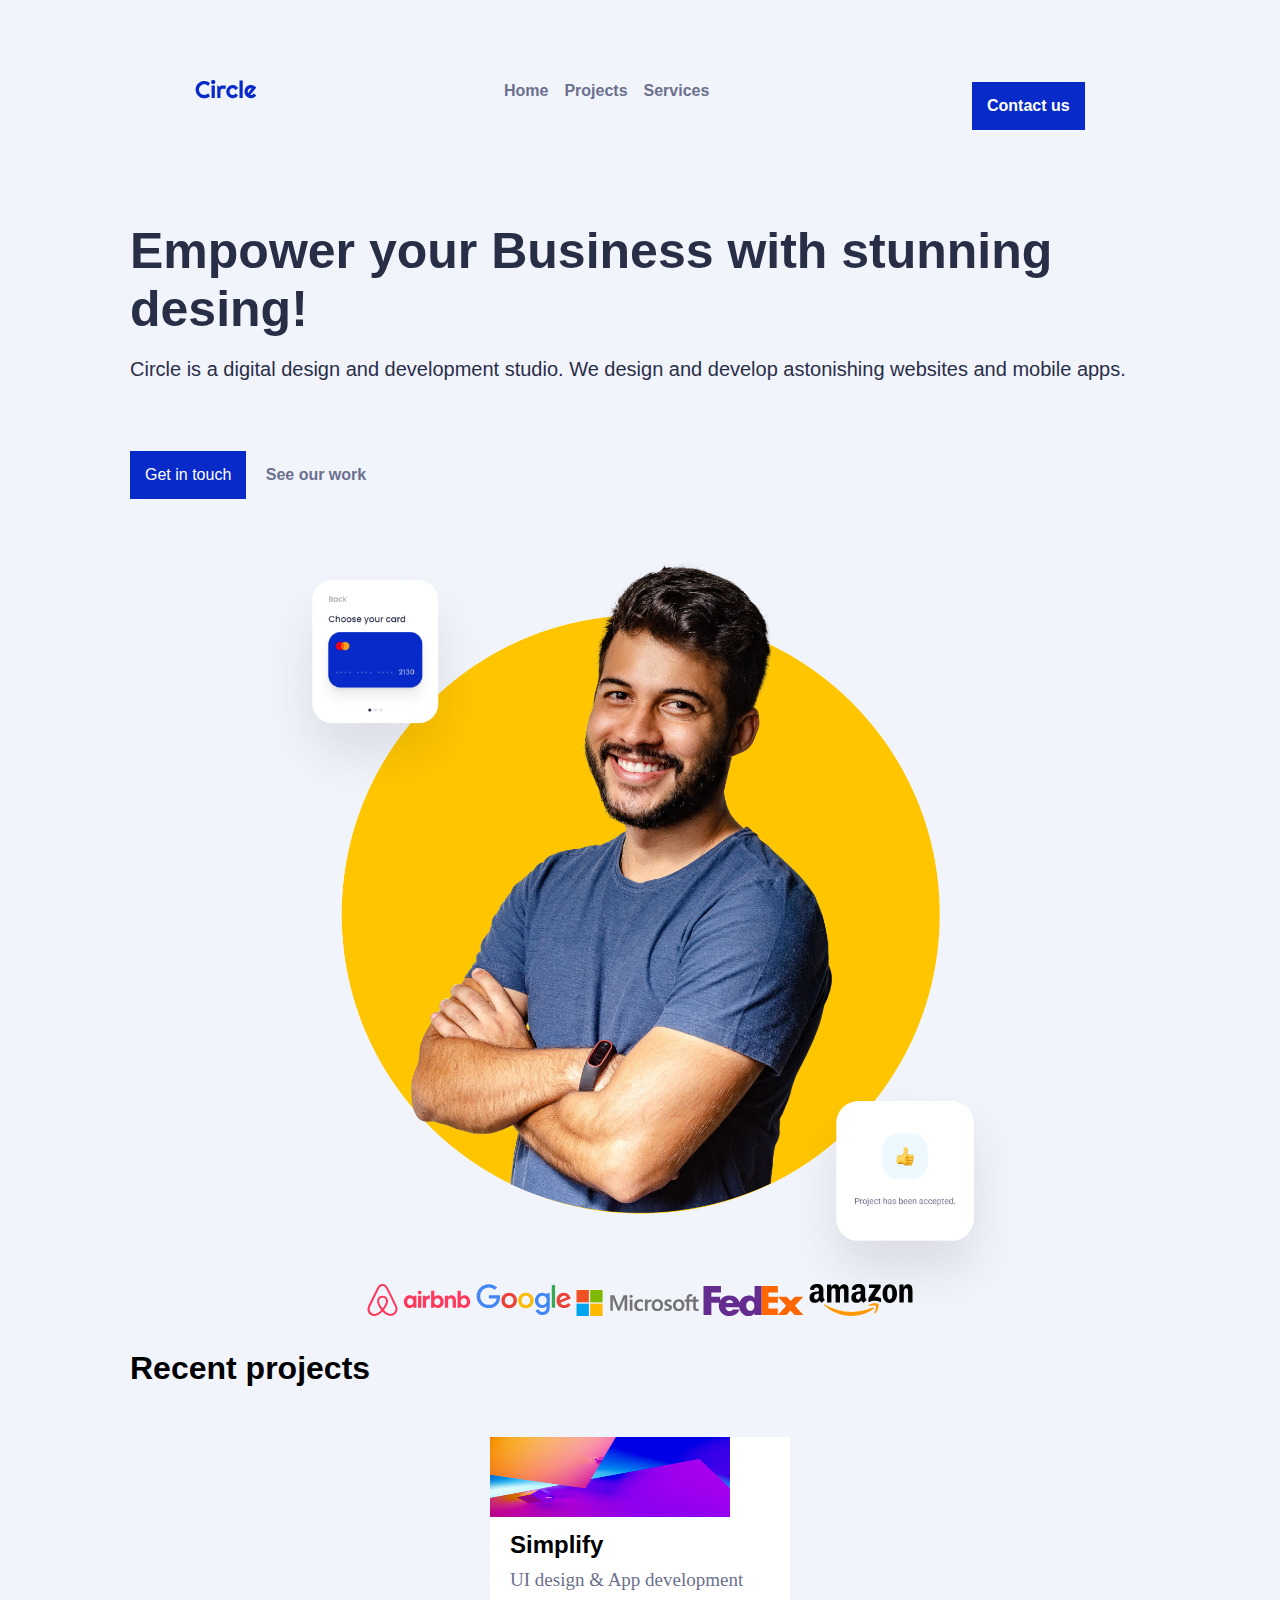
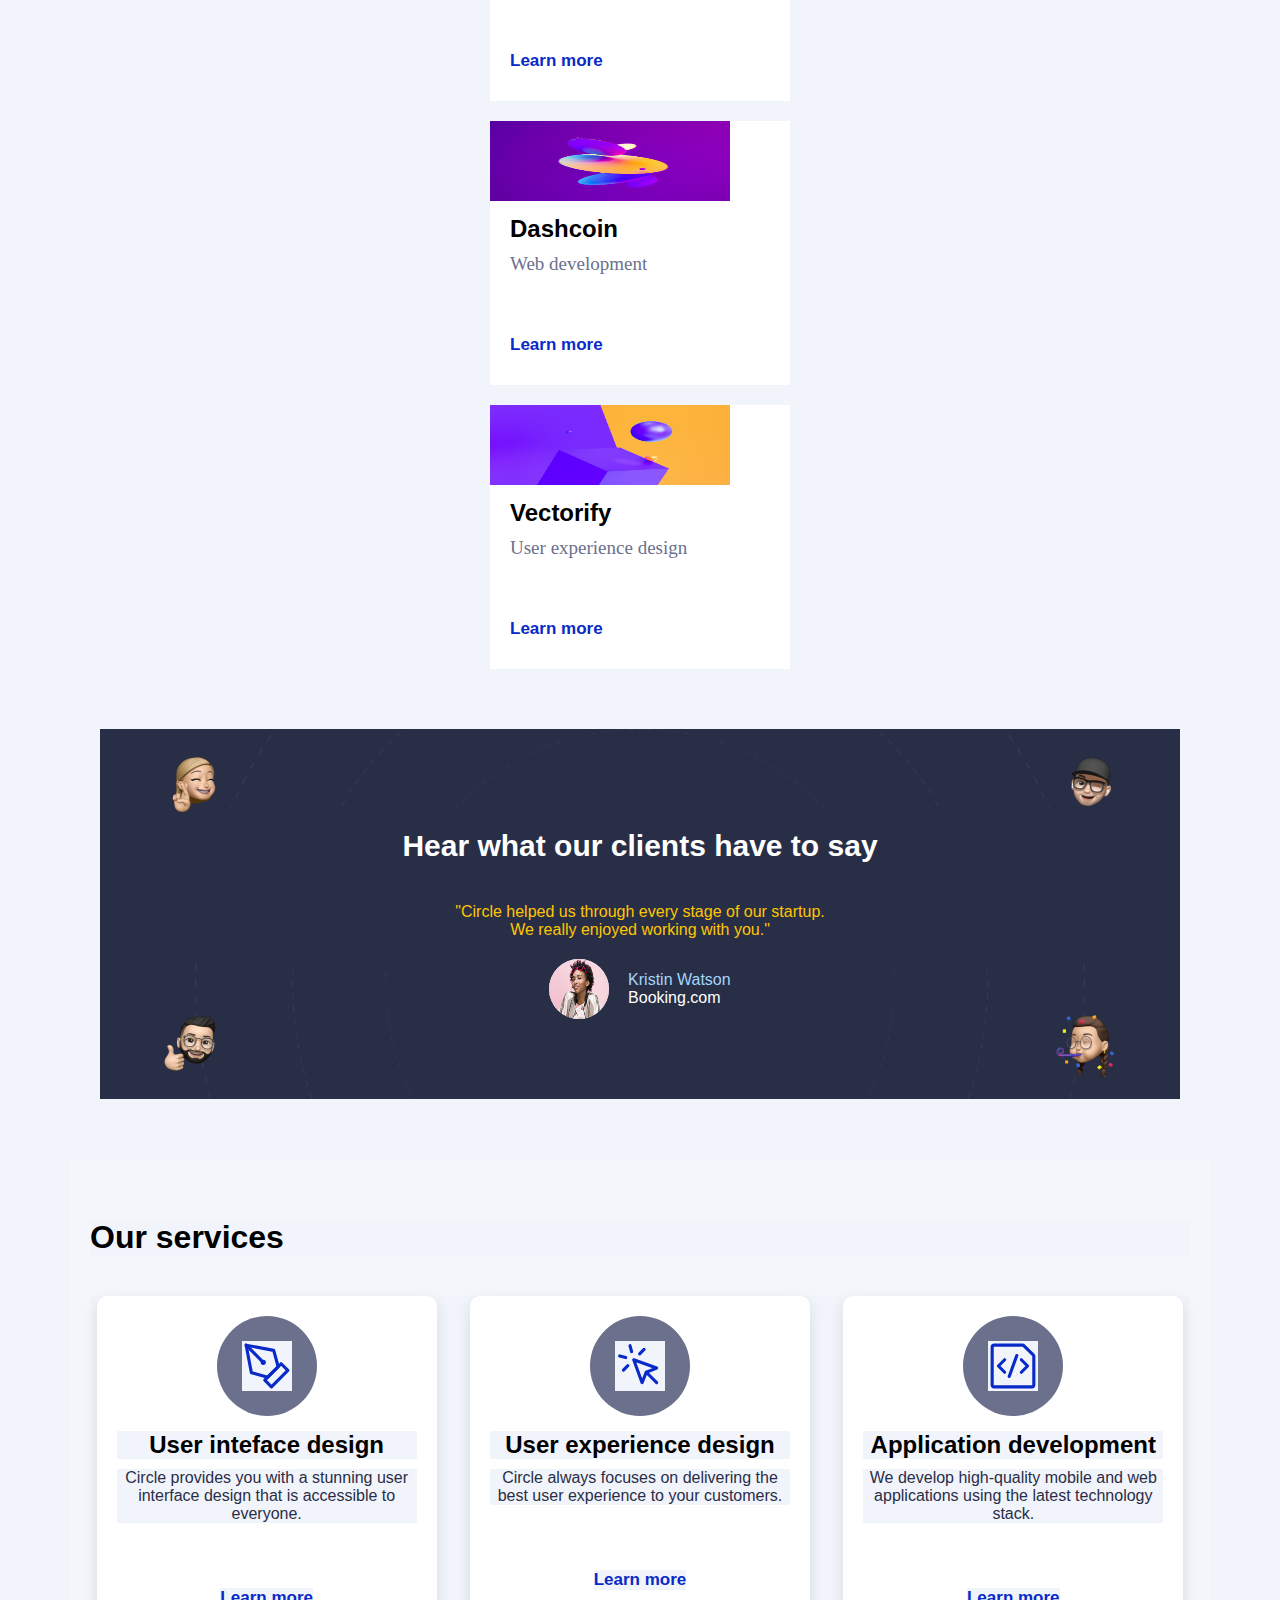
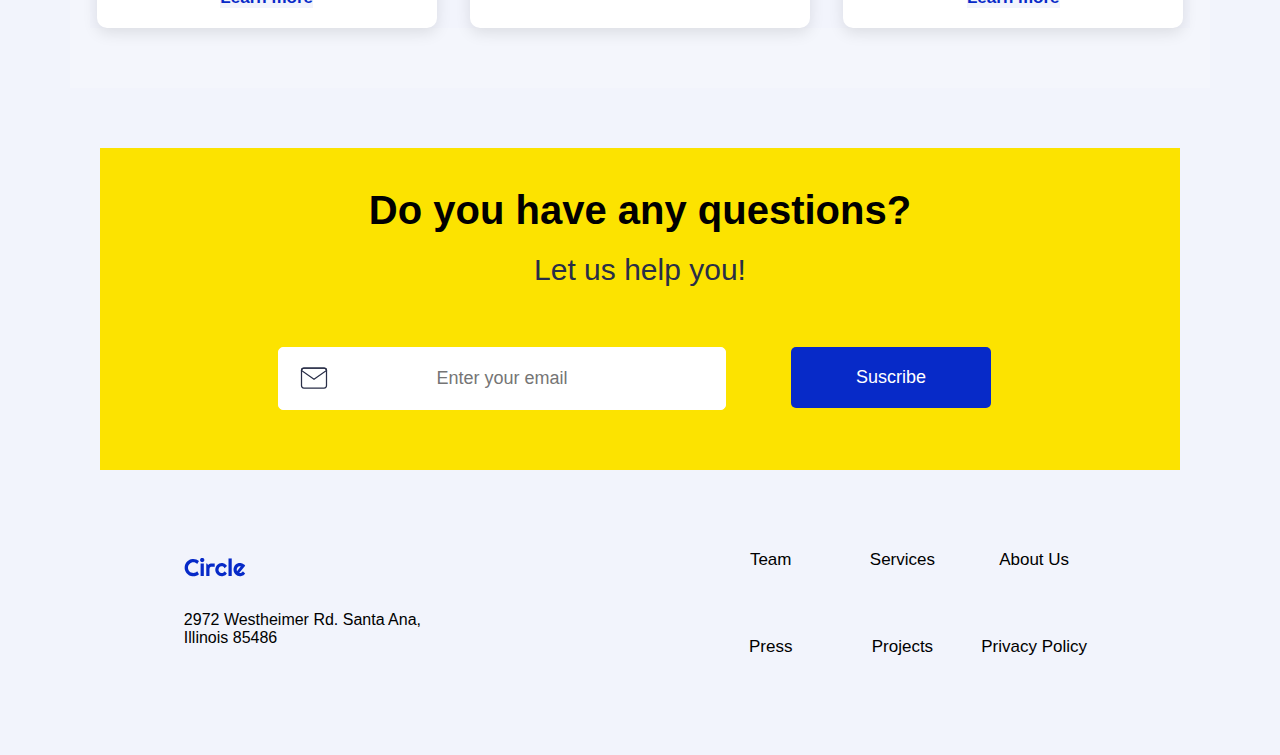
==== commit d3e7030d: "update" ====
--- a/index.html
+++ b/index.html
@@ -16,8 +16,7 @@
     <link rel="stylesheet" href="/css/components/services.css"/>
     <link rel="stylesheet" href="/css/components/newsletter.css"/>
     <link rel="stylesheet" href="/css/components/contact.css"/>
-    <link rel="stylesheet" href="./pages/projects.html"/>
-    <link rel="stylesheet" href="./pages/contact.html"/>
+   
   </head>
 
   <body>
--- a/css/components/projects.css
+++ b/css/components/projects.css
@@ -1,4 +1,4 @@
-* {
+page* {
     text-decoration: none;
   }
   
@@ -46,6 +46,7 @@
     width: 100%;
     margin-top: 4%;
     margin-bottom: 7%;
+    display: flex;
   }
   
   .project-image {
@@ -130,16 +131,18 @@
   
   .project-card img {
     display: inline;
-    width: 100%;
-    height: 200px;
-  }
-  
+    width: 80%;
+    height: 80px;
+  }
+
+
+
   .learn-more {
     margin-top: 50px;
     color: var(--Primary);
     font-size: 13px;
   }
-  
+
   .learn-more:hover {
     cursor: pointer;
     text-decoration: underline;
--- a/css/components/contact.css
+++ b/css/components/contact.css
@@ -109,8 +109,8 @@
 /* Botón de enviar */
 .buttonSubmit {
     text-align: center;
-    padding: 8PX;
-    
+    width: 100%;
+    margin-top: 20px;   
 }
 
 #submitForm {
@@ -121,6 +121,7 @@
     border-radius: 5px;
     cursor: pointer;
     transition: 0.3s;
+    width: 100%;
 }
 
 #submitForm:hover {
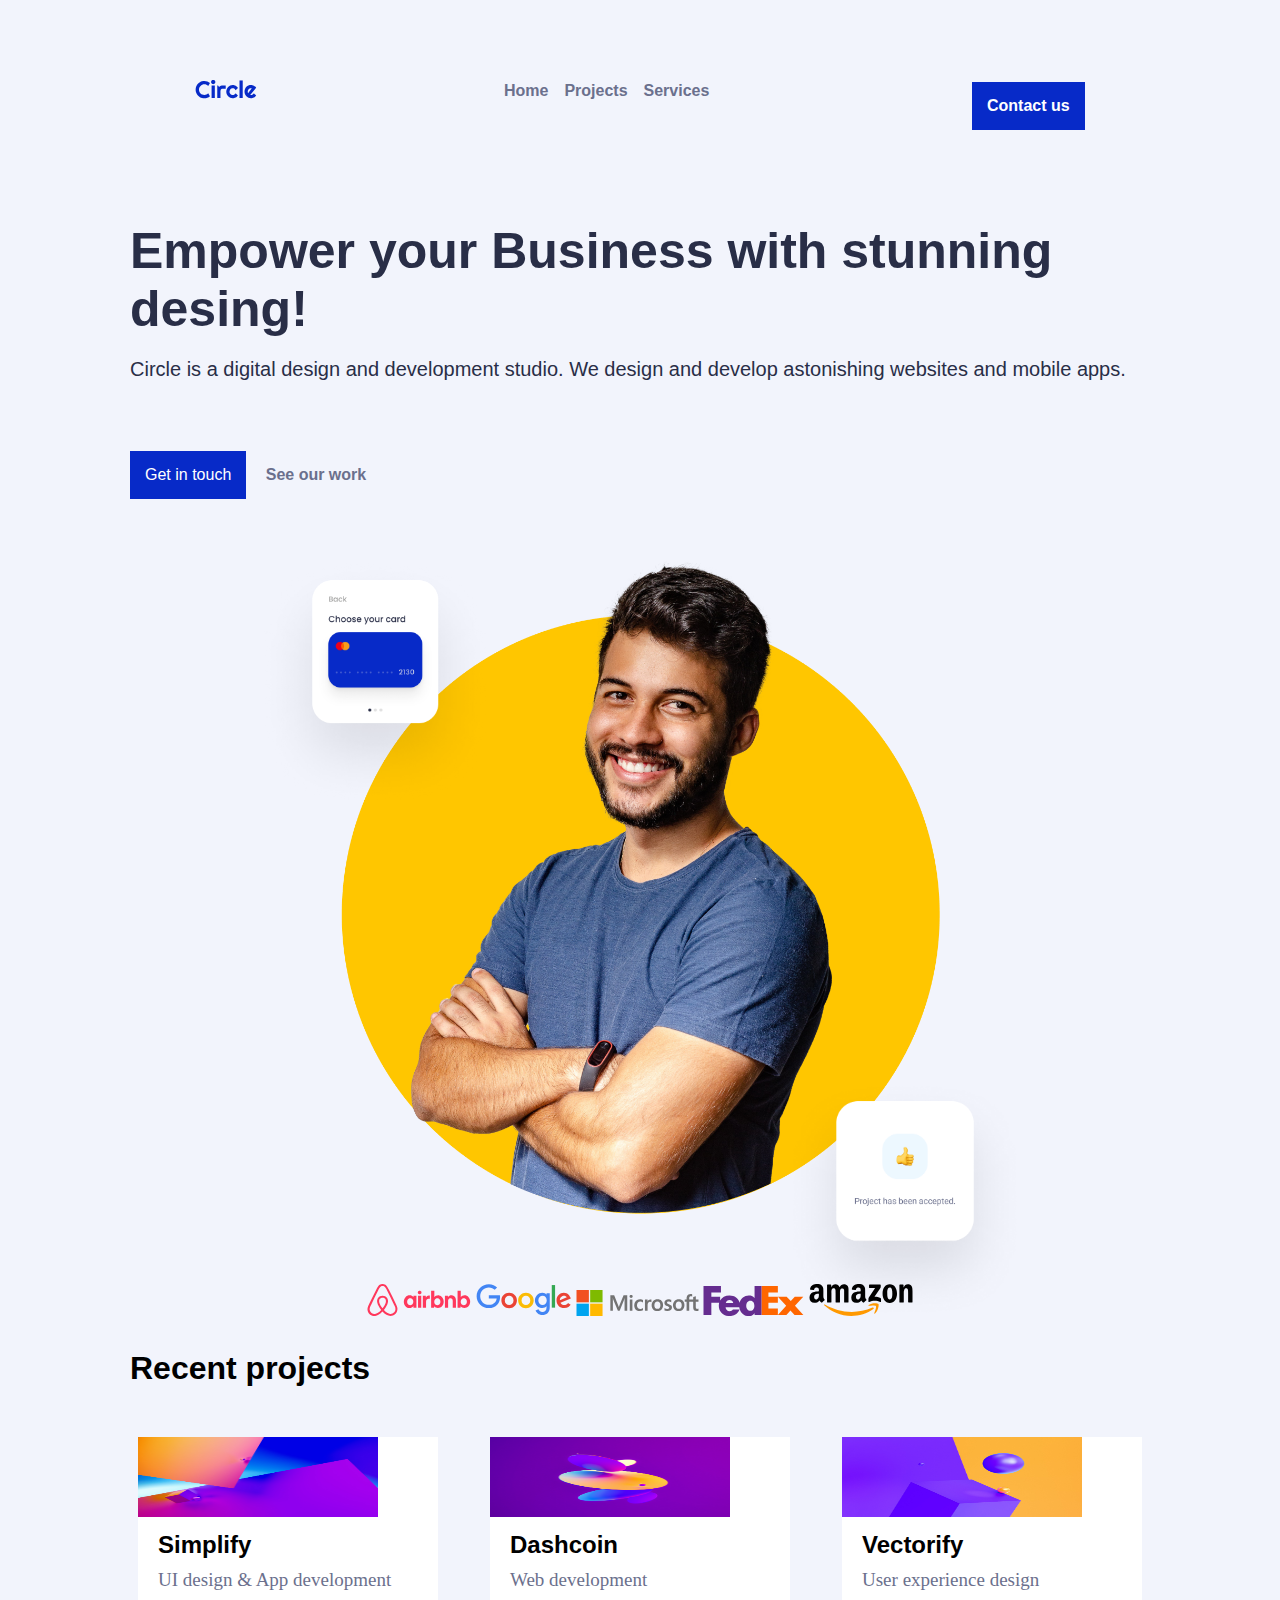
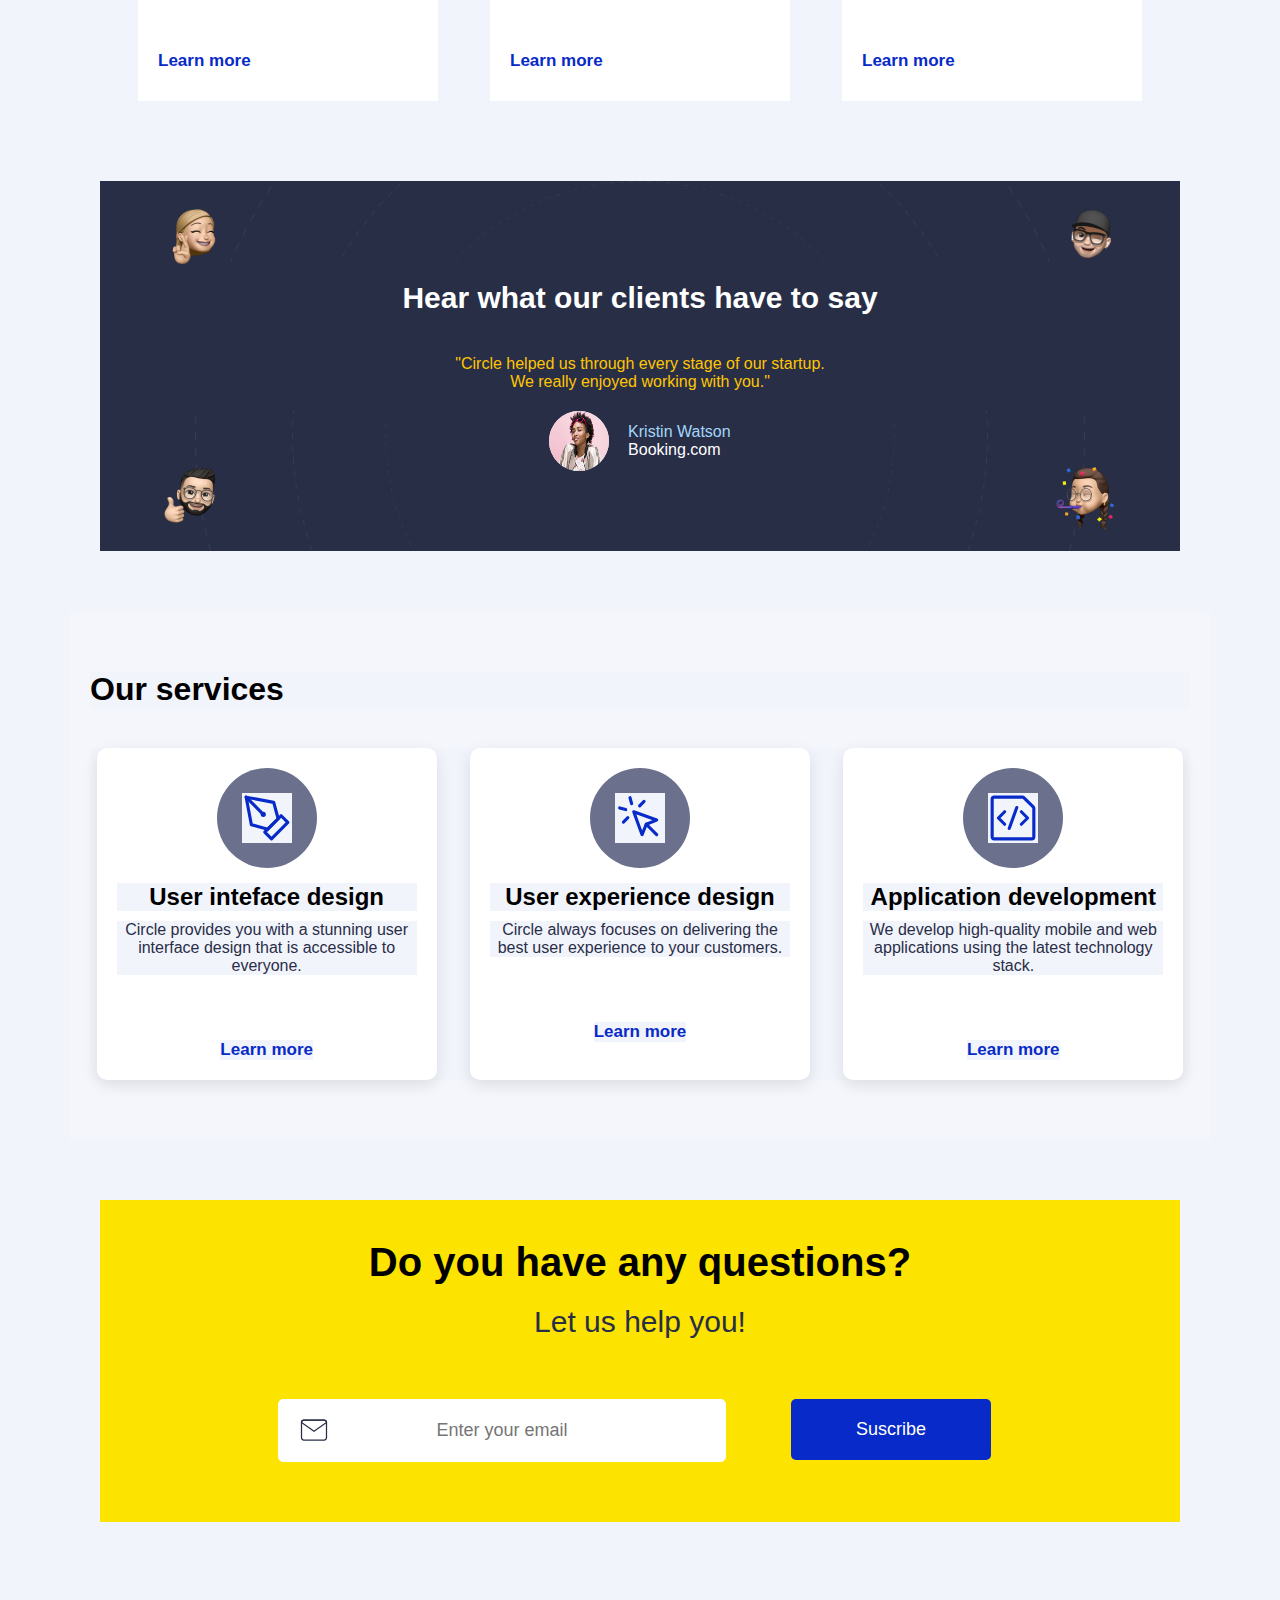
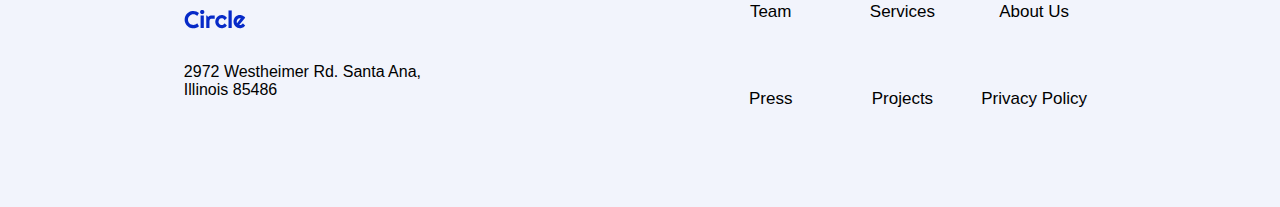
==== commit 1b8a29e1: "update" ====
--- a/index.html
+++ b/index.html
@@ -141,10 +141,10 @@
 
     <!-- PROYECTOS -->
 
-    <section id="home-page" class="recent-projects">
+    <section class="recent-projects">
       <h2 class="capitalize">Recent projects</h2>
-      <div class="projects-container"></div>
-    </section>
+      <div class="projects-container">
+    
       
     <article class="project-card">
       <a class="project-wrapper" href="./pages/projects.html?id=3b0fdc3a-fbed-4e07-9b5e-4fca8812b2fa">
@@ -323,10 +323,8 @@
       </footer></footer-component
     >
 
-    
   
-    <script src="./js/projects.js"></script>
-    <script src="./js/contact.js"></script>
+    
   </body>
    
 </html>
--- a/css/style.css
+++ b/css/style.css
@@ -189,7 +189,7 @@
         flex: 0 32%;
         height: 60px;
         margin-bottom: 2%;
-        /* (100-32*3)/2 */
+        
     }
 }
 
--- a/css/components/hamburguer.css
+++ b/css/components/hamburguer.css
@@ -20,7 +20,7 @@
   margin: 20px 0px 0px;
 }
 
-/* Oculta la hamburguesa en escritorio */
+/* Hide burguer menu */
 .navbar-toggle {
   display: none;
   cursor: pointer;
@@ -33,24 +33,24 @@
   list-style: none;
 }
 
-/* Botón de contacto en desktop */
+
 #menuBtnDesktop {
-  display: inline-block; /* Se muestra en escritorio */
+  display: inline-block; 
 }
 
-/* Botón de contacto en menú hamburguesa */
+
 #menuBtnBurguer {
-  display: none; /* Oculto en desktop */
+  display: none; 
 }
 
 /* Responsive */
 @media (max-width: 768px) {
-  /* Mostrar el icono de hamburguesa */
+  
   .navbar-toggle {
     display: block;
   }
 
-  /* Ocultar el menú normal */
+  
   .main-nav {
     display: none;
     flex-direction: column;
@@ -58,27 +58,27 @@
     margin-top: 1rem;
   }
 
-  /* Mostrar el menú cuando el checkbox está marcado */
+  
   #chkToggle:checked ~ .navbar .main-nav {
     display: flex;
   }
 
-  /* Ocultar botón de contacto en desktop en mobile */
+  
   #menuBtnDesktop {
     display: none;
   }
 
-  /* Mostrar botón de contacto dentro del menú hamburguesa */
+  
   #menuBtnBurguer {
     display: inline-block;
   }
 }
-/* Asegurar que btn se muestre en Desktop */
+
 @media (min-width: 769px) {
   #menuBtnDesktop {
-    display: inline-block !important; /* Aseguramos que aparezca en desktop */
+    display: inline-block !important; 
   }
   #menuBtnBurguer {
     display: none !important;
-  } /* Aseguramos que no aparezca en desktop */
+  } 
 }
--- a/css/components/hero.css
+++ b/css/components/hero.css
@@ -12,7 +12,7 @@
     margin: 60px auto;
     max-width: 85%;
     display: flex;
-    flex-wrap: wrap; /* Permite que los elementos se ajusten en móvil */
+    flex-wrap: wrap; 
     align-items: center;
     justify-content: space-between;
   }
@@ -159,12 +159,12 @@
   /* Responsive Design */
   @media (max-width: 768px) {
     .hero {
-      flex-direction: column; /* Coloca los elementos en columna en móvil */
+      flex-direction: column; 
       text-align: center;
     }
   
     .img-card {
-      display: none; /* Oculta img-card en mobile */
+      display: none; 
     }
   }
   --- a/css/components/testimonial.css
+++ b/css/components/testimonial.css
@@ -100,7 +100,7 @@
   border-radius: 50%;
 }
 
-/* Ocultar los Memojis en móviles */
+/* Remove Memoji- mobile version */
 @media screen and (max-width: 768px) {
     .testimonial-memojis {
       display: none;
--- a/css/components/services.css
+++ b/css/components/services.css
@@ -40,7 +40,7 @@
     background-color: var(--NeutralMedium);
     border-radius: 50%;
     display: flex;
-    justify-content: flex-start; /* Alinea la imagen a la izquierda */
+    justify-content: flex-start;
     align-items: center;
     width: 80px;
     height: 80px;
@@ -86,7 +86,7 @@
     }
   
     .services h2 {
-      text-align: center; /* Alinea el título al centro en móviles */
+      text-align: center; 
     }
   
     .services-card {
@@ -94,7 +94,7 @@
     }
   
     .img-services {
-      justify-content: center; /* Centra la imagen en móviles */
+      justify-content: center; 
     }
   }
   --- a/css/components/contact.css
+++ b/css/components/contact.css
@@ -1,8 +1,4 @@
 /* CONTACT SECTION */
-
-
-
-/* Hamburguesa */
 
  /* Header */
 .header {
@@ -26,7 +22,7 @@
     margin: 20px 0px 0px;
   }
   
-  /* Oculta la hamburguesa en escritorio */
+  /* Hide burguer menu*/
   .navbar-toggle {
     display: none;
     cursor: pointer;
@@ -39,20 +35,17 @@
     list-style: none;
   }
   
-  /* Botón de contacto en desktop */
+  
   #menuBtnDesktop {
     display: inline-block; /* Se muestra en escritorio */
   }
   
-  /* Botón de contacto en menú hamburguesa */
+  
   #menuBtnBurguer {
     display: none; /* Oculto en desktop */
   }
   
   
-  
-
-
 
 #form-container {
     max-width: 600px;
@@ -70,7 +63,7 @@
     color: var(--NeutralDark);
 }
 
-/* Inputs y Labels */
+
 input, textarea {
     width: 100%;
     padding: 8px;
@@ -84,19 +77,19 @@
     outline: none;
 }
 
-/* Mensajes de error */
+
 .errorForm {
     color: var(--Wrong);
     font-size: 14px;
     margin-top: 5px;
 }
 
-/* Estructura del formulario */
+
 .nameDiv, .emailAndPhone, .messageDiv {
     margin-bottom: 20px;
 }
 
-/* Agrupación de Email y Teléfono */
+
 .emailAndPhone {
     display: flex;
     gap: 20px;
@@ -106,7 +99,7 @@
     flex: 1;
 }
 
-/* Botón de enviar */
+
 .buttonSubmit {
     text-align: center;
     width: 100%;
@@ -135,7 +128,7 @@
 /* MODAL */
 
 .modal {
-        display: none; /* Ocultar por defecto */
+        display: none; 
         position: fixed;
         top: 0;
         left: 0;
@@ -144,7 +137,7 @@
         background-color: rgba(0, 0, 0, 0.5);
         justify-content: center;
         align-items: center;
-        z-index: 1000; /* Asegúrate de que esté encima de otros elementos */
+        z-index: 1000; 
       }
       
     .modal-content {
@@ -174,12 +167,12 @@
 
 /* Responsive */
 @media (max-width: 768px) {
-    /* Mostrar el icono de hamburguesa */
+    
     .navbar-toggle {
       display: block;
     }
   
-    /* Ocultar el menú normal */
+    
     .main-nav {
       display: none;
       flex-direction: column;
@@ -187,27 +180,27 @@
       margin-top: 1rem;
     }
   
-    /* Mostrar el menú cuando el checkbox está marcado */
+    
     #chkToggle:checked ~ .navbar .main-nav {
       display: flex;
     }
   
-    /* Ocultar botón de contacto en desktop en mobile */
+    
     #menuBtnDesktop {
       display: none;
     }
   
-    /* Mostrar botón de contacto dentro del menú hamburguesa */
+    
     #menuBtnBurguer {
       display: inline-block;
     }
   }
-  /* Asegurar que btn se muestre en Desktop */
+  
   @media (min-width: 769px) {
     #menuBtnDesktop {
-      display: inline-block !important; /* Aseguramos que aparezca en desktop */
+      display: inline-block !important; 
     }
     #menuBtnBurguer {
       display: none !important;
-    } /* Aseguramos que no aparezca en desktop */
-  }
+    } 
+  }
